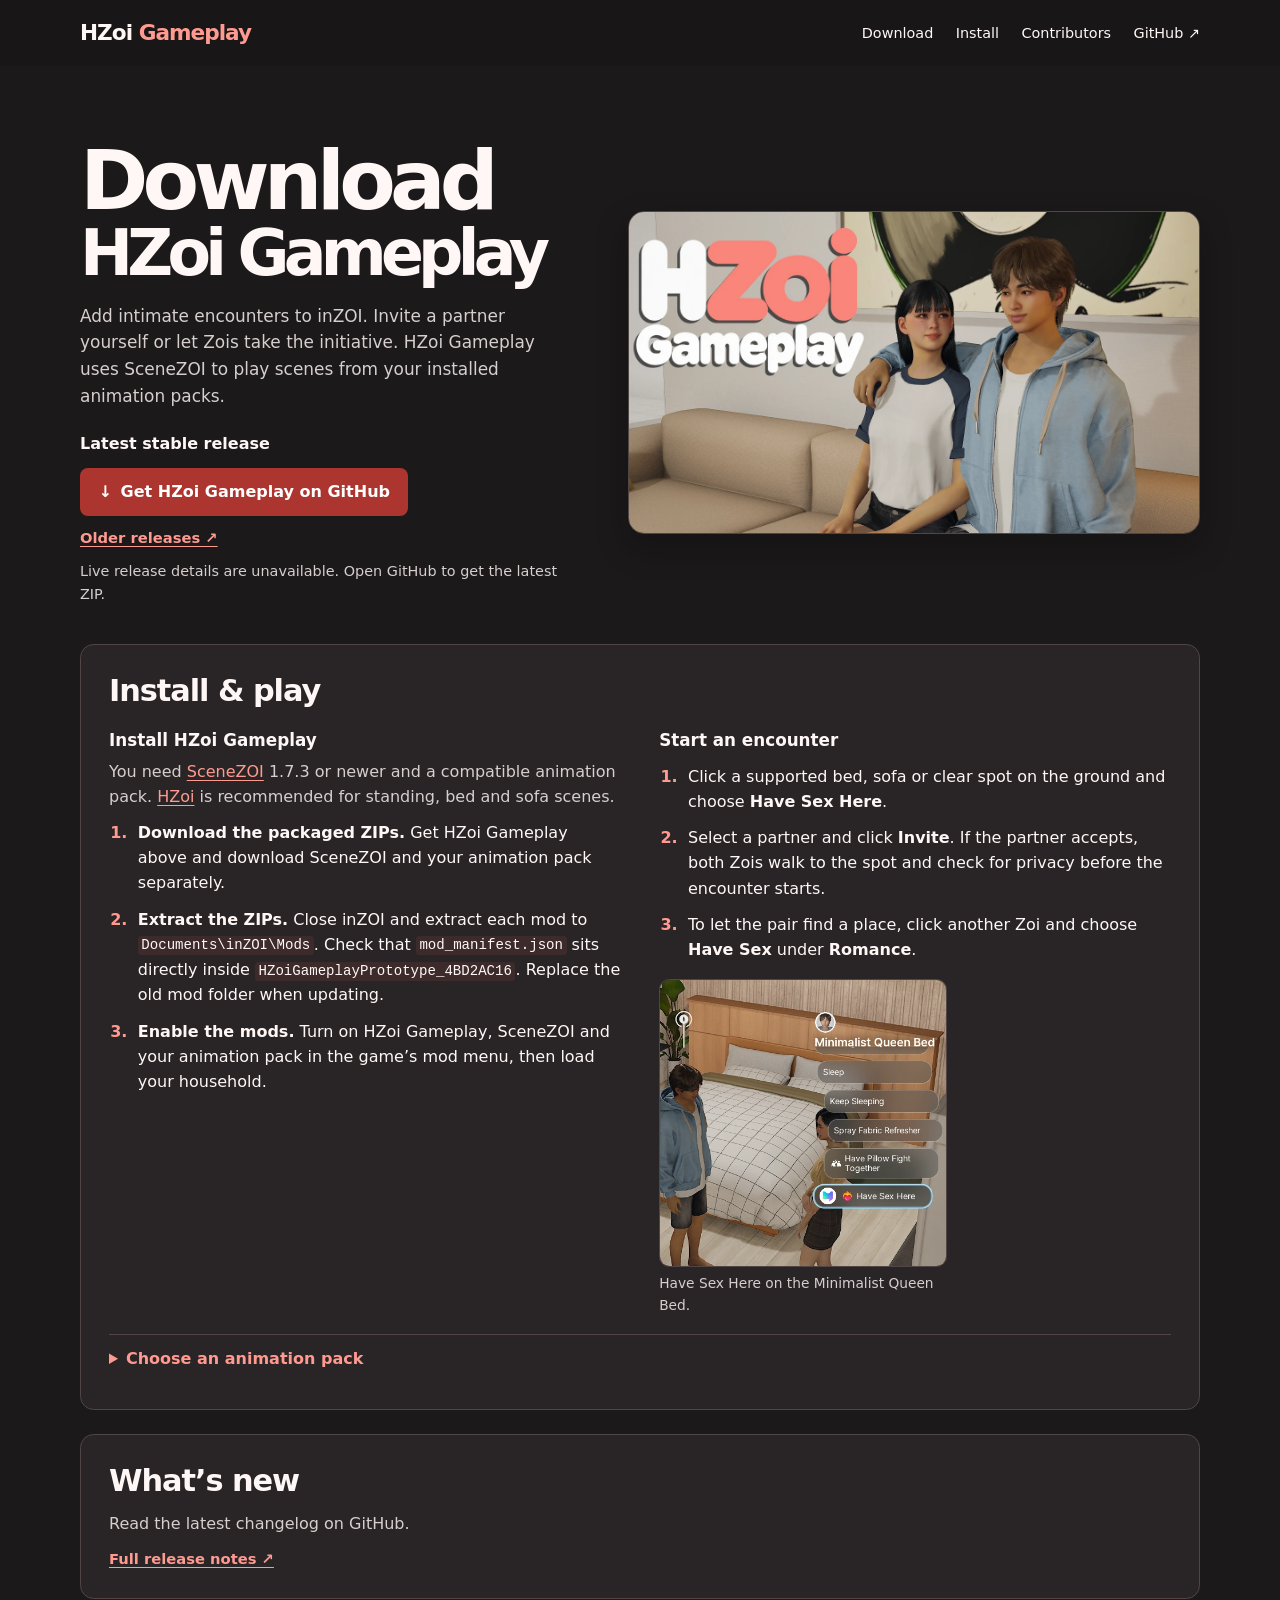
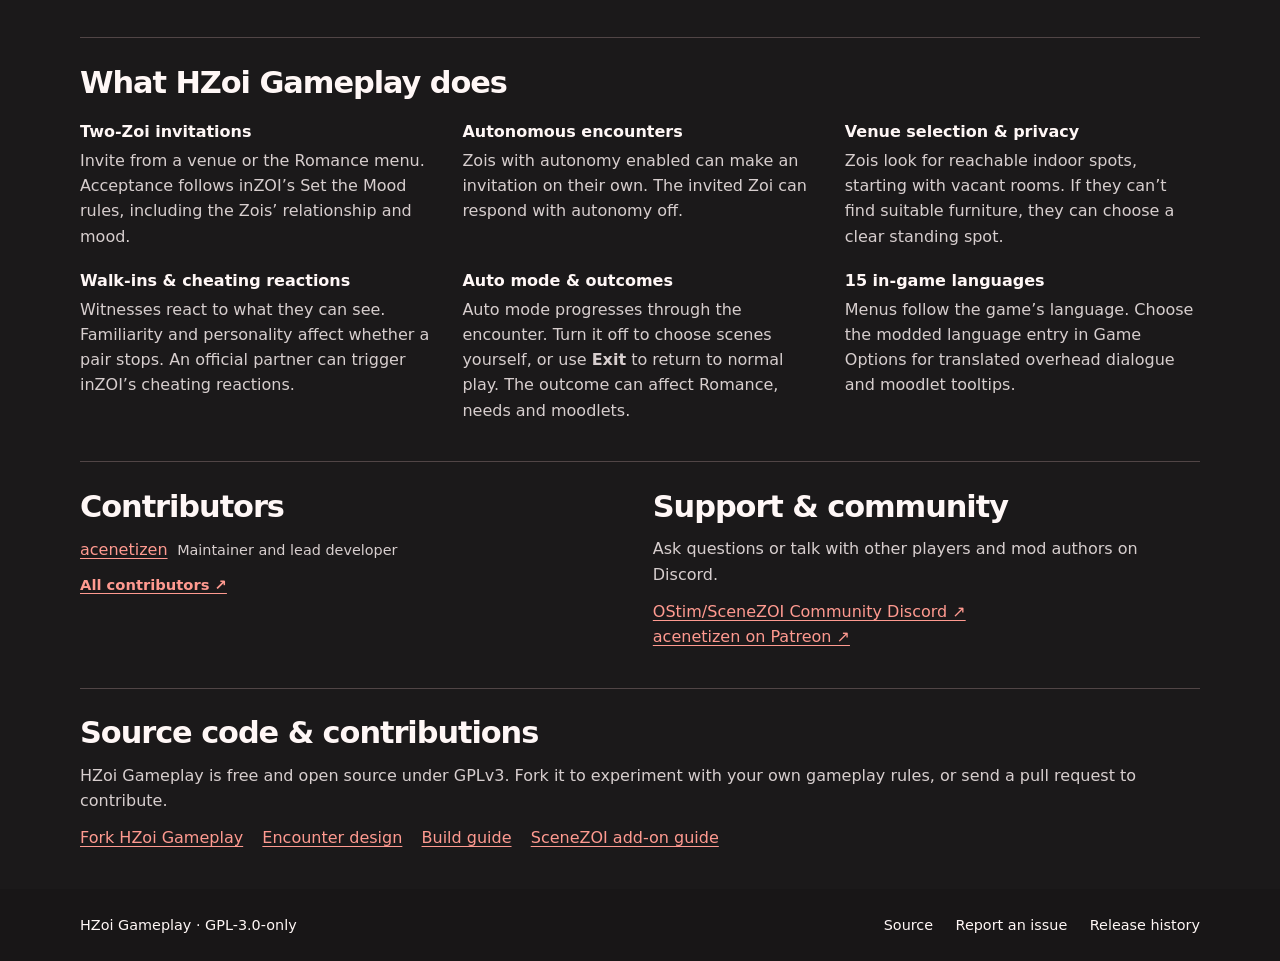
==== docs/index.html @ 41d29461 "Add the HZoi Gameplay download website" ====
<!doctype html>
<html lang="en-US">
<head>
  <meta charset="utf-8">
  <meta name="viewport" content="width=device-width, initial-scale=1">
  <meta name="description" content="Download HZoi Gameplay for inZOI. Invite a partner or let Zois initiate encounters on their own. Find setup instructions, animation packs and release notes.">
  <meta name="theme-color" content="#1b191a">
  <meta property="og:title" content="HZoi Gameplay — Download for inZOI">
  <meta property="og:description" content="Invite a partner or let Zois take the initiative. Powered by SceneZOI and your animation packs.">
  <meta property="og:image" content="https://acepleiades.github.io/HZoi-Gameplay/site-assets/hzoi-gameplay-banner.webp">
  <title>HZoi Gameplay — Download for inZOI</title>
  <link rel="canonical" href="https://acepleiades.github.io/HZoi-Gameplay/">
  <link rel="icon" href="site-assets/icon.png">
  <link rel="stylesheet" href="site-assets/site.css">
  <script src="site-assets/releases.js" defer></script>
</head>
<body>
  <a class="skip" href="#download">Skip to download</a>
  <header class="top">
    <div class="wrap top-inner">
      <a class="brand" href="./">HZoi <span>Gameplay</span></a>
      <nav aria-label="Main">
        <a href="#download">Download</a>
        <a href="#installation">Install</a>
        <a href="#contributors">Contributors</a>
        <a href="https://github.com/acepleiades/HZoi-Gameplay">GitHub ↗</a>
      </nav>
    </div>
  </header>

  <main class="wrap">
    <section class="hero" id="download" aria-labelledby="download-title">
      <div class="hero-copy">
        <h1 id="download-title">Download <span>HZoi Gameplay</span></h1>
        <p class="intro">Add intimate encounters to inZOI. Invite a partner yourself or let Zois take the initiative. HZoi Gameplay uses SceneZOI to play scenes from your installed animation packs.</p>
        <div class="release">
          <div class="release-meta">
            <strong><span id="release-tag"></span>Latest stable release</strong>
            <span id="asset-info"></span>
          </div>
          <a id="download-link" class="button" href="https://github.com/acepleiades/HZoi-Gameplay/releases/latest"><span aria-hidden="true">↓</span> <span id="download-label">Get HZoi Gameplay on GitHub</span></a>
          <a class="text-link" href="https://github.com/acepleiades/HZoi-Gameplay/releases">Older releases ↗</a>
          <p class="release-status" id="release-status" role="status"></p>
        </div>
      </div>
      <img class="banner" src="site-assets/hzoi-gameplay-banner.webp" alt="HZoi Gameplay logo next to two Zois sitting together on a sofa" width="1280" height="720" fetchpriority="high">
    </section>

    <section class="panel" id="installation">
      <h2>Install &amp; play</h2>
      <div class="install-grid">
        <div>
          <h3>Install HZoi Gameplay</h3>
          <p>You need <a href="https://acepleiades.github.io/SceneZOI/">SceneZOI</a> 1.7.3 or newer and a compatible animation pack. <a href="https://www.patreon.com/skyrimaceanimations/posts/hzoi-1-4-1-174452155">HZoi</a> is recommended for standing, bed and sofa scenes.</p>
          <ol class="steps">
            <li><strong>Download the packaged ZIPs.</strong> Get HZoi Gameplay above and download SceneZOI and your animation pack separately.</li>
            <li><strong>Extract the ZIPs.</strong> Close inZOI and extract each mod to <code>Documents\inZOI\Mods</code>. Check that <code>mod_manifest.json</code> sits directly inside <code>HZoiGameplayPrototype_4BD2AC16</code>. Replace the old mod folder when updating.</li>
            <li><strong>Enable the mods.</strong> Turn on HZoi Gameplay, SceneZOI and your animation pack in the game’s mod menu, then load your household.</li>
          </ol>
        </div>
        <div>
          <h3>Start an encounter</h3>
          <ol class="steps">
            <li>Click a supported bed, sofa or clear spot on the ground and choose <strong>Have Sex Here</strong>.</li>
            <li>Select a partner and click <strong>Invite</strong>. If the partner accepts, both Zois walk to the spot and check for privacy before the encounter starts.</li>
            <li>To let the pair find a place, click another Zoi and choose <strong>Have Sex</strong> under <strong>Romance</strong>.</li>
          </ol>
          <figure class="example">
            <a href="site-assets/gameplay-option.webp"><img src="site-assets/gameplay-option.webp" alt="Have Sex Here highlighted in the Minimalist Queen Bed’s interaction menu" width="500" height="500" loading="lazy"></a>
            <figcaption>Have Sex Here on the Minimalist Queen Bed.</figcaption>
          </figure>
        </div>
      </div>
      <details>
        <summary>Choose an animation pack</summary>
        <p><strong>HZoi</strong> is the recommended pack. It includes standing, bed and sofa scenes. <a href="https://www.patreon.com/skyrimaceanimations/posts/hzoi-1-4-1-174452155">Download HZoi ↗</a></p>
        <p><a href="https://www.nexusmods.com/inzoi/mods/1933">TALZOI – Tater’s Animation Library for HZOI ↗</a> is a community pack that adds standing and sofa scenes to SceneZOI. Follow the pack’s requirements on Nexus Mods.</p>
        <p>Other SceneZOI packs can also work if they supply a compatible scene for the pair and venue, with an action that lets both Zois complete an Excitement task. <a href="https://github.com/acepleiades/HZoi-Gameplay/blob/main/docs/autonomous-scene-start.md">Supported actions and playback rules ↗</a></p>
      </details>
    </section>

    <section class="panel changes" id="changelog">
      <h2>What’s new</h2>
      <div id="release-notes"><p>Read the latest changelog on GitHub.</p></div>
      <a class="text-link" id="release-link" href="https://github.com/acepleiades/HZoi-Gameplay/releases/latest">Full release notes ↗</a>
    </section>

    <section class="section" id="features">
      <h2>What HZoi Gameplay does</h2>
      <dl class="features">
        <div><dt>Two-Zoi invitations</dt><dd>Invite from a venue or the Romance menu. Acceptance follows inZOI’s Set the Mood rules, including the Zois’ relationship and mood.</dd></div>
        <div><dt>Autonomous encounters</dt><dd>Zois with autonomy enabled can make an invitation on their own. The invited Zoi can respond with autonomy off.</dd></div>
        <div><dt>Venue selection &amp; privacy</dt><dd>Zois look for reachable indoor spots, starting with vacant rooms. If they can’t find suitable furniture, they can choose a clear standing spot.</dd></div>
        <div><dt>Walk-ins &amp; cheating reactions</dt><dd>Witnesses react to what they can see. Familiarity and personality affect whether a pair stops. An official partner can trigger inZOI’s cheating reactions.</dd></div>
        <div><dt>Auto mode &amp; outcomes</dt><dd>Auto mode progresses through the encounter. Turn it off to choose scenes yourself, or use <strong>Exit</strong> to return to normal play. The outcome can affect Romance, needs and moodlets.</dd></div>
        <div><dt>15 in-game languages</dt><dd>Menus follow the game’s language. Choose the modded language entry in Game Options for translated overhead dialogue and moodlet tooltips.</dd></div>
      </dl>
    </section>

    <div class="community section">
      <section id="contributors">
        <h2>Contributors</h2>
        <ul class="people">
          <li><a href="https://github.com/acepleiades">acenetizen</a><span>Maintainer and lead developer</span></li>
        </ul>
        <a class="text-link" href="https://github.com/acepleiades/HZoi-Gameplay/graphs/contributors">All contributors ↗</a>
      </section>
      <section id="support">
        <h2>Support &amp; community</h2>
        <p>Ask questions or talk with other players and mod authors on Discord.</p>
        <ul class="support-links">
          <li><a href="https://discord.gg/RECvhVaRcU">OStim/SceneZOI Community Discord ↗</a></li>
          <li><a href="https://www.patreon.com/skyrimaceanimations">acenetizen on Patreon ↗</a></li>
        </ul>
      </section>
    </div>

    <section class="section" id="authoring">
      <h2>Source code &amp; contributions</h2>
      <p>HZoi Gameplay is free and open source under GPLv3. Fork it to experiment with your own gameplay rules, or send a pull request to contribute.</p>
      <ul class="resource-links">
        <li><a href="https://github.com/acepleiades/HZoi-Gameplay/fork">Fork HZoi Gameplay</a></li>
        <li><a href="https://github.com/acepleiades/HZoi-Gameplay/blob/main/docs/encounter-design.md">Encounter design</a></li>
        <li><a href="https://github.com/acepleiades/HZoi-Gameplay/blob/main/docs/release-build.md">Build guide</a></li>
        <li><a href="https://github.com/acepleiades/SceneZOI/blob/main/docs/addon-authoring.md">SceneZOI add-on guide</a></li>
      </ul>
    </section>
  </main>

  <footer>
    <div class="wrap footer-inner">
      <span>HZoi Gameplay · <a href="https://github.com/acepleiades/HZoi-Gameplay/blob/main/LICENSE">GPL-3.0-only</a></span>
      <nav aria-label="Repository">
        <a href="https://github.com/acepleiades/HZoi-Gameplay">Source</a>
        <a href="https://github.com/acepleiades/HZoi-Gameplay/issues">Report an issue</a>
        <a href="https://github.com/acepleiades/HZoi-Gameplay/releases">Release history</a>
      </nav>
    </div>
  </footer>
</body>
</html>
---- docs/site-assets/site.css ----
:root {
  color-scheme: dark;
  font: 16px/1.58 Inter, system-ui, sans-serif;
  --ink: #fff7f6;
  --muted: #d7cece;
  --line: #514546;
  --paper: #292526;
  --accent: #ff9a90;
  --header: #181617;
}

* { box-sizing: border-box; }
body { margin: 0; color: var(--ink); background: #1b191a; }
a { color: var(--accent); text-underline-offset: .2em; }
a:hover { text-decoration-thickness: 2px; }
:focus-visible { outline: 3px solid var(--accent); outline-offset: 4px; }
[hidden] { display: none !important; }
h1, h2, h3, p { margin: 0; }
h2 { font-size: clamp(1.45rem, 2.4vw, 1.9rem); line-height: 1.2; letter-spacing: -.035em; }
p, dd { color: var(--muted); }
p + p { margin-top: .75rem; }
.wrap { width: min(1120px, calc(100% - 3rem)); margin-inline: auto; }
.skip { position: absolute; left: 1rem; top: -5rem; padding: .5rem 1rem; background: var(--paper); z-index: 2; }
.skip:focus { top: 1rem; }

.top, footer { background: var(--header); color: var(--ink); }
.top-inner, .footer-inner { display: flex; align-items: center; justify-content: space-between; gap: .5rem 1.5rem; flex-wrap: wrap; padding-block: 1rem; }
.top a, footer a { color: inherit; text-decoration: none; }
.top a:hover, footer a:hover { text-decoration: underline; }
.brand { font-size: 1.35rem; font-weight: 800; letter-spacing: -.045em; }
.brand span { color: var(--accent); }
nav { display: flex; flex-wrap: wrap; gap: .25rem 1.4rem; font-size: .9rem; }
nav a { padding-block: .3rem; }

.hero {
  display: grid;
  grid-template-columns: .92fr 1.08fr;
  align-items: center;
  gap: clamp(1.6rem, 4.7vw, 3.8rem);
  padding-block: clamp(2.4rem, 6vw, 4.6rem) 2.4rem;
}
.hero-copy { container-type: inline-size; }
h1 {
  --title-size: clamp(2.75rem, 6.8vw, 5.15rem);
  font-size: var(--title-size);
  line-height: .99;
  letter-spacing: -.07em;
  overflow-wrap: anywhere;
}
h1 span { display: block; font-size: min(.83em, 13cqi); }
.intro { margin-top: 1.15rem; max-width: 33rem; font-size: 1.06rem; }
.banner { display: block; width: 100%; height: auto; border-radius: 1rem; border: 1px solid var(--line); box-shadow: 0 13px 30px #0d080958; }
.release { margin-top: 1.35rem; }
.release-meta { display: flex; gap: .25rem .7rem; align-items: baseline; flex-wrap: wrap; margin-bottom: .7rem; }
#asset-info { color: var(--muted); font-size: .88rem; }
.button { display: inline-flex; gap: .55rem; align-items: center; min-height: 48px; padding: .65rem 1.15rem; border-radius: .5rem; background: #ad352f; color: white; text-decoration: none; font-weight: 700; }
.button:hover { background: #bc4039; }
.text-link { display: table; margin-top: .65rem; font-size: .92rem; font-weight: 650; }
.release-status:not(:empty) { font-size: .9rem; margin-top: .65rem; }

.install-grid { display: grid; grid-template-columns: 1fr 1fr; gap: 1rem 2.4rem; margin-block: 1.1rem; }
.install-grid > div { min-width: 0; }
.install-grid h3 { font-size: 1.05rem; margin-bottom: .35rem; }
.install-grid .steps { margin-top: .65rem; }
.example { width: min(100%, 18rem); margin: 1rem 0 0; }
.example a { display: block; border: 1px solid var(--line); border-radius: .65rem; overflow: hidden; }
.example img { display: block; width: 100%; height: auto; }
.example figcaption { margin-top: .4rem; color: var(--muted); font-size: .86rem; }
.changes { margin-block-start: 1.5rem; }
.panel { background: var(--paper); border: 1px solid var(--line); border-radius: .85rem; padding: clamp(1.1rem, 3vw, 1.75rem); min-width: 0; }
.panel > p, .section > p, .community p { margin-top: .7rem; }
.steps { margin: 1.1rem 0 .8rem; padding-inline-start: 1.5rem; }
.steps li { padding-left: .3rem; margin-bottom: .7rem; }
.steps li::marker { color: var(--accent); font-weight: 750; }
code { padding: .1em .25em; border-radius: .25em; background: #3d2b2c; font-size: .88em; overflow-wrap: anywhere; }
details { border-top: 1px solid var(--line); }
details p { margin-bottom: .75rem; }
summary { cursor: pointer; color: var(--accent); font-weight: 650; padding: .65rem 0; }
#release-notes { margin-top: .7rem; overflow-wrap: anywhere; }
#release-notes h3 { font-size: 1.02rem; margin-block: .85rem .3rem; }
#release-notes ul, #release-notes ol { padding-inline-start: 1.25rem; margin: .55rem 0 .75rem; }
#release-notes li + li { margin-top: .35rem; }

.section { margin-top: 2.4rem; padding-top: 1.65rem; border-top: 1px solid var(--line); }
.features { display: grid; grid-template-columns: repeat(3, 1fr); gap: 1.2rem 1.7rem; margin: 1.15rem 0 0; }
dt { font-weight: 750; margin-bottom: .2rem; }
dd { margin: 0; }
.community { display: grid; grid-template-columns: 1fr 1fr; gap: 1.6rem; }
.people, .support-links, .resource-links { list-style: none; padding: 0; margin: .75rem 0 0; }
.people li { display: flex; align-items: baseline; flex-wrap: wrap; gap: 0 .6rem; margin-bottom: .25rem; }
.people span { font-size: .9rem; color: var(--muted); }
.resource-links { display: flex; flex-wrap: wrap; gap: .3rem 1.2rem; }
footer { margin-top: 2.4rem; font-size: .9rem; }
.footer-inner { padding-block: 1.25rem; }

@media (max-width: 780px) {
  .top nav { flex-basis: 100%; margin-inline-start: 0; }
  .hero, .install-grid { grid-template-columns: 1fr; }
  .hero h1 span { display: inline; }
  .banner { max-width: 40rem; }
  .features { grid-template-columns: repeat(2, 1fr); }
}

@media (max-width: 470px) {
  .wrap { width: calc(100% - 2rem); }
  nav { gap: .15rem .9rem; }
  .features, .community { grid-template-columns: 1fr; }
  .hero h1 span { display: block; }
  .button { width: 100%; justify-content: center; }
}
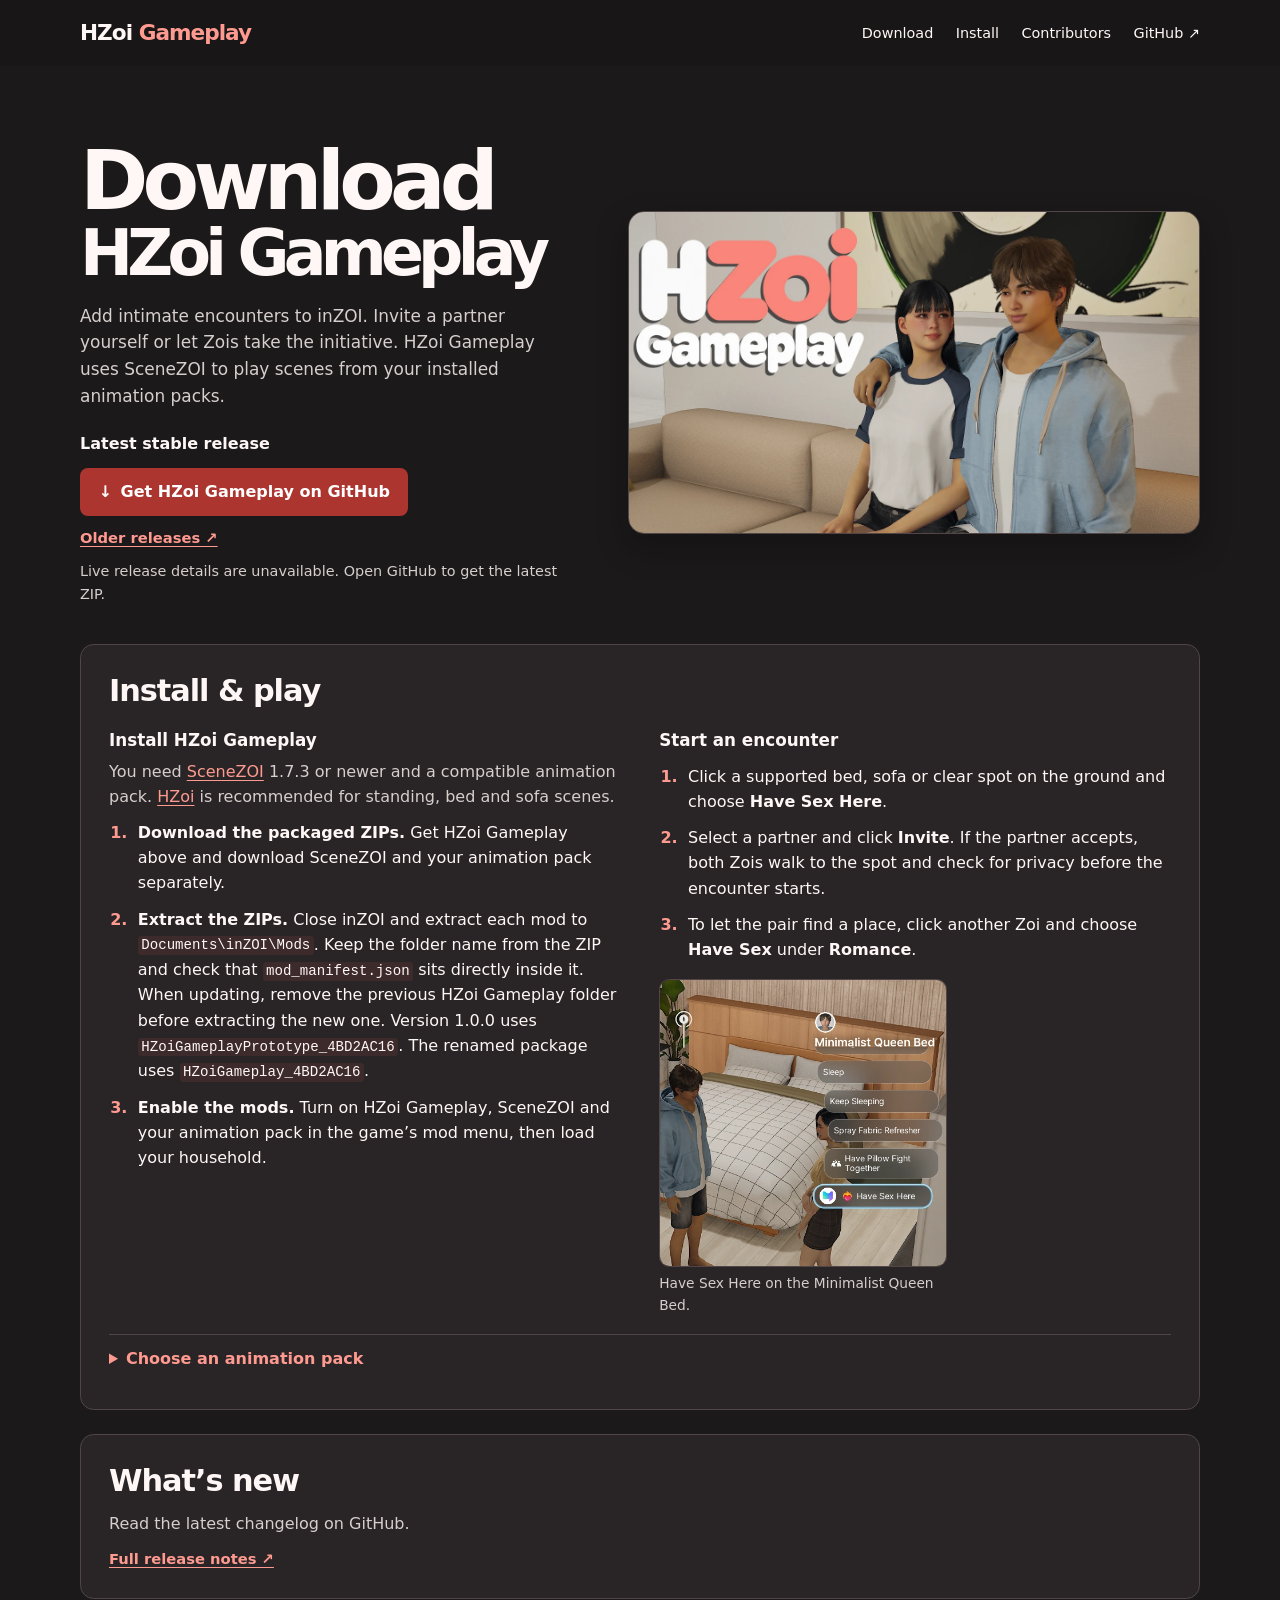
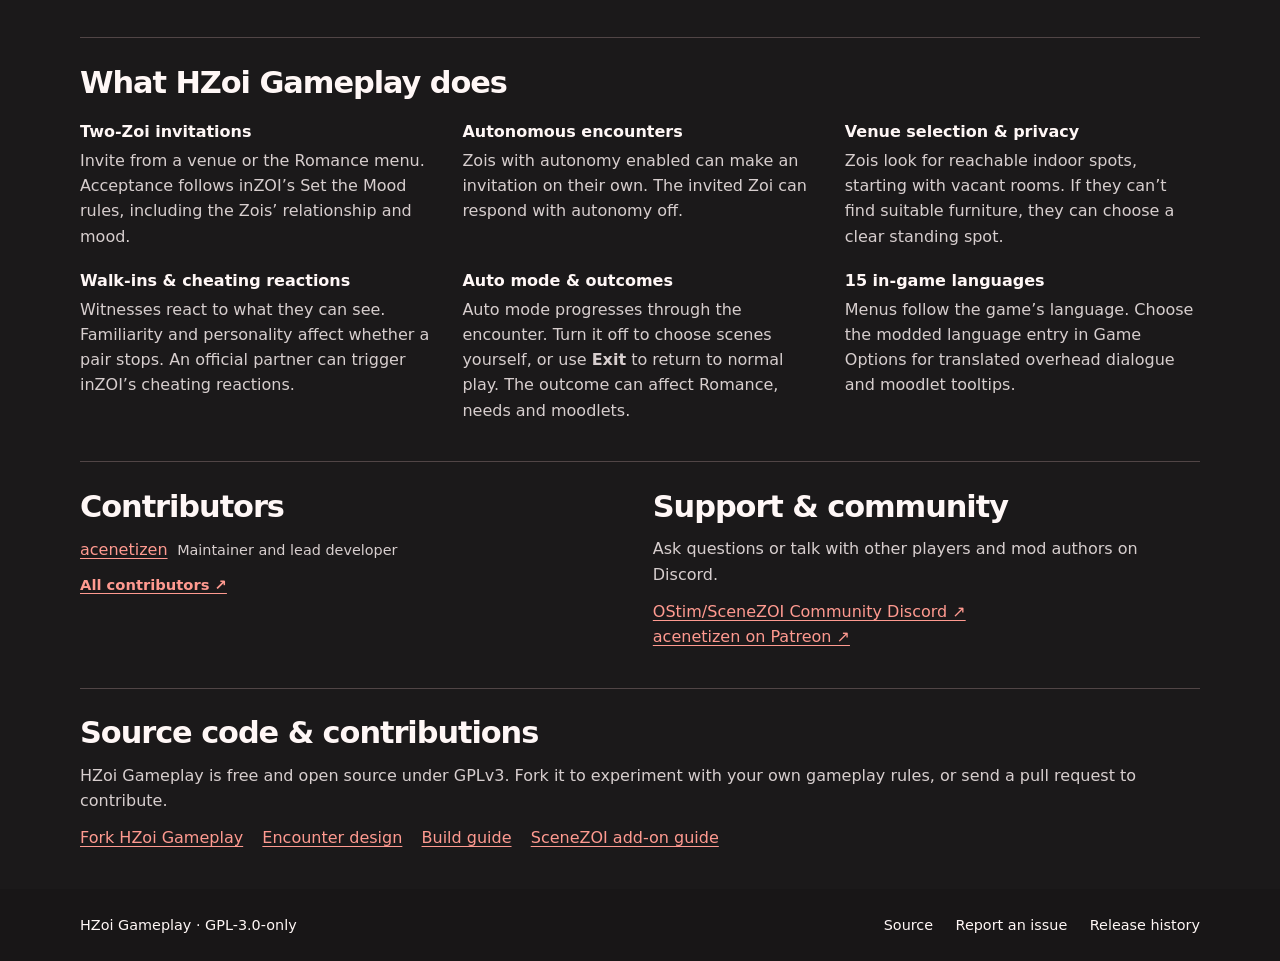
==== commit d31c51c9: "Clarify the HZoi Gameplay install folder" ====
--- a/docs/index.html
+++ b/docs/index.html
@@ -54,7 +54,7 @@
           <p>You need <a href="https://acepleiades.github.io/SceneZOI/">SceneZOI</a> 1.7.3 or newer and a compatible animation pack. <a href="https://www.patreon.com/skyrimaceanimations/posts/hzoi-1-4-1-174452155">HZoi</a> is recommended for standing, bed and sofa scenes.</p>
           <ol class="steps">
             <li><strong>Download the packaged ZIPs.</strong> Get HZoi Gameplay above and download SceneZOI and your animation pack separately.</li>
-            <li><strong>Extract the ZIPs.</strong> Close inZOI and extract each mod to <code>Documents\inZOI\Mods</code>. Check that <code>mod_manifest.json</code> sits directly inside <code>HZoiGameplayPrototype_4BD2AC16</code>. Replace the old mod folder when updating.</li>
+            <li><strong>Extract the ZIPs.</strong> Close inZOI and extract each mod to <code>Documents\inZOI\Mods</code>. Keep the folder name from the ZIP and check that <code>mod_manifest.json</code> sits directly inside it. When updating, remove the previous HZoi Gameplay folder before extracting the new one. Version 1.0.0 uses <code>HZoiGameplayPrototype_4BD2AC16</code>. The renamed package uses <code>HZoiGameplay_4BD2AC16</code>.</li>
             <li><strong>Enable the mods.</strong> Turn on HZoi Gameplay, SceneZOI and your animation pack in the game’s mod menu, then load your household.</li>
           </ol>
         </div>
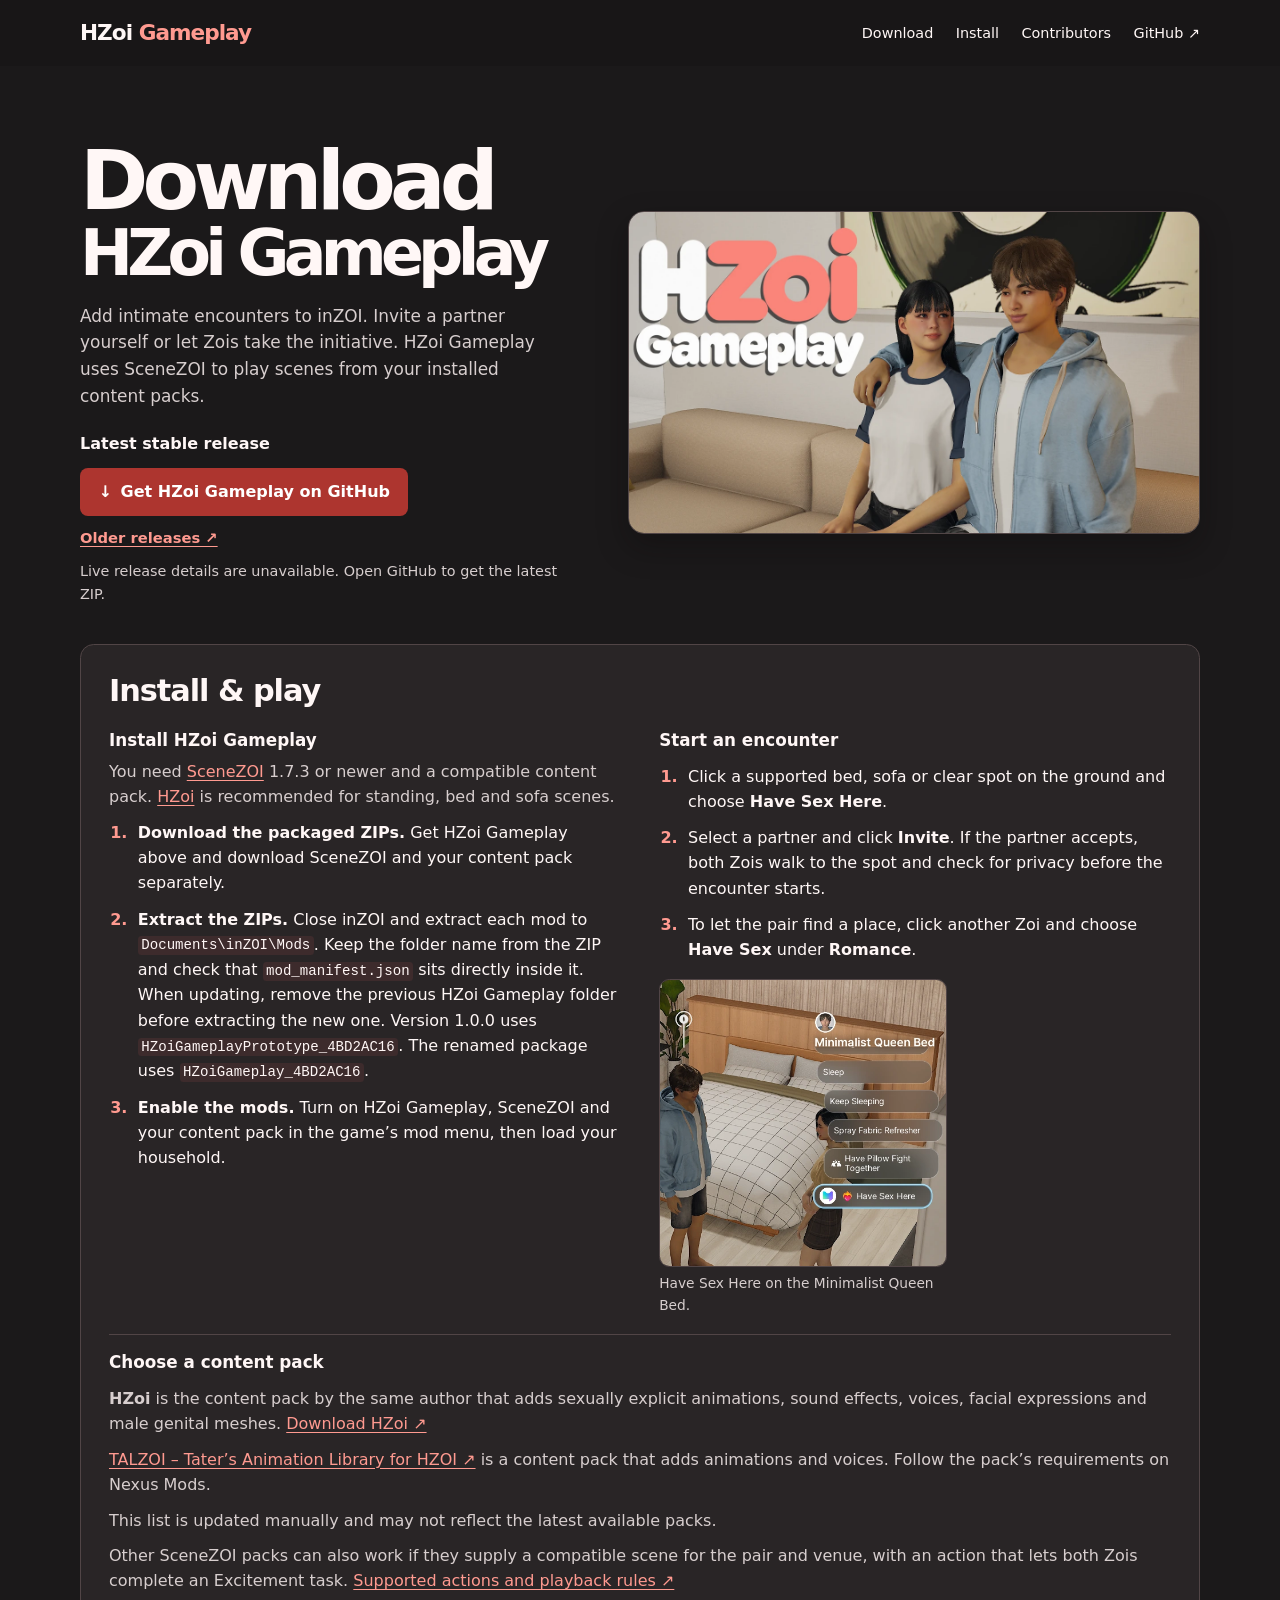
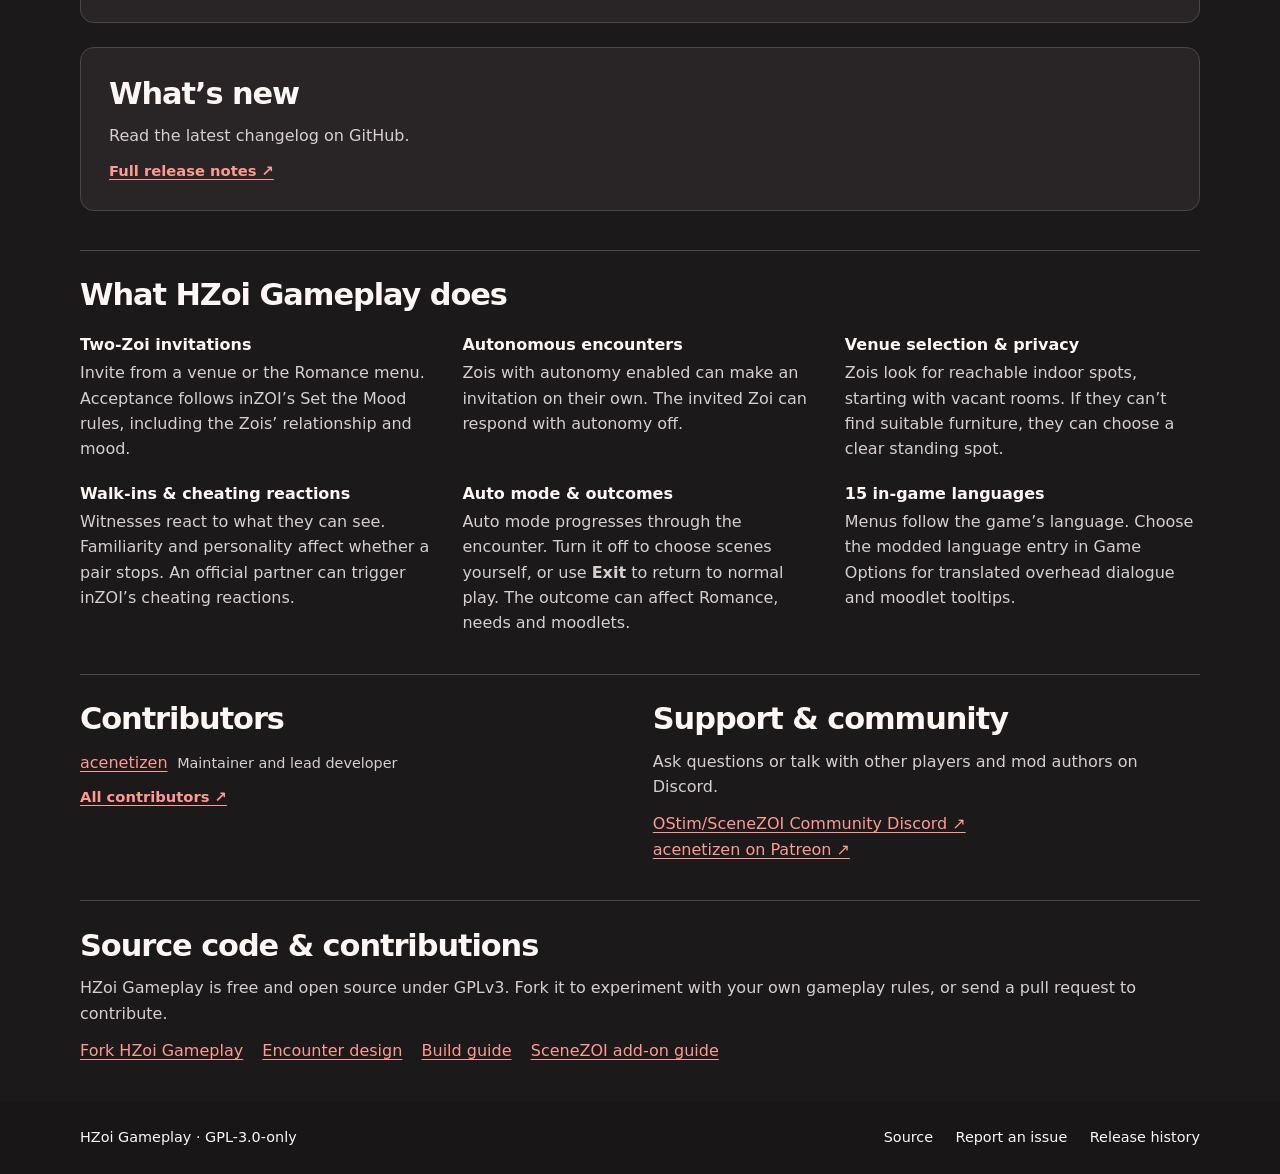
==== commit 941d46df: "Keep the content pack list visible" ====
--- a/docs/index.html
+++ b/docs/index.html
@@ -3,15 +3,15 @@
 <head>
   <meta charset="utf-8">
   <meta name="viewport" content="width=device-width, initial-scale=1">
-  <meta name="description" content="Download HZoi Gameplay for inZOI. Invite a partner or let Zois initiate encounters on their own. Find setup instructions, animation packs and release notes.">
+  <meta name="description" content="Download HZoi Gameplay for inZOI. Invite a partner or let Zois initiate encounters on their own. Find setup instructions, content packs and release notes.">
   <meta name="theme-color" content="#1b191a">
   <meta property="og:title" content="HZoi Gameplay — Download for inZOI">
-  <meta property="og:description" content="Invite a partner or let Zois take the initiative. Powered by SceneZOI and your animation packs.">
+  <meta property="og:description" content="Invite a partner or let Zois take the initiative. Powered by SceneZOI and your content packs.">
   <meta property="og:image" content="https://acepleiades.github.io/HZoi-Gameplay/site-assets/hzoi-gameplay-banner.webp">
   <title>HZoi Gameplay — Download for inZOI</title>
   <link rel="canonical" href="https://acepleiades.github.io/HZoi-Gameplay/">
   <link rel="icon" href="site-assets/icon.png">
-  <link rel="stylesheet" href="site-assets/site.css">
+  <link rel="stylesheet" href="site-assets/site.css?v=2">
   <script src="site-assets/releases.js" defer></script>
 </head>
 <body>
@@ -32,7 +32,7 @@
     <section class="hero" id="download" aria-labelledby="download-title">
       <div class="hero-copy">
         <h1 id="download-title">Download <span>HZoi Gameplay</span></h1>
-        <p class="intro">Add intimate encounters to inZOI. Invite a partner yourself or let Zois take the initiative. HZoi Gameplay uses SceneZOI to play scenes from your installed animation packs.</p>
+        <p class="intro">Add intimate encounters to inZOI. Invite a partner yourself or let Zois take the initiative. HZoi Gameplay uses SceneZOI to play scenes from your installed content packs.</p>
         <div class="release">
           <div class="release-meta">
             <strong><span id="release-tag"></span>Latest stable release</strong>
@@ -51,11 +51,11 @@
       <div class="install-grid">
         <div>
           <h3>Install HZoi Gameplay</h3>
-          <p>You need <a href="https://acepleiades.github.io/SceneZOI/">SceneZOI</a> 1.7.3 or newer and a compatible animation pack. <a href="https://www.patreon.com/skyrimaceanimations/posts/hzoi-1-4-1-174452155">HZoi</a> is recommended for standing, bed and sofa scenes.</p>
+          <p>You need <a href="https://acepleiades.github.io/SceneZOI/">SceneZOI</a> 1.7.3 or newer and a compatible content pack. <a href="https://www.patreon.com/skyrimaceanimations/posts/hzoi-1-4-1-174452155">HZoi</a> is recommended for standing, bed and sofa scenes.</p>
           <ol class="steps">
-            <li><strong>Download the packaged ZIPs.</strong> Get HZoi Gameplay above and download SceneZOI and your animation pack separately.</li>
+            <li><strong>Download the packaged ZIPs.</strong> Get HZoi Gameplay above and download SceneZOI and your content pack separately.</li>
             <li><strong>Extract the ZIPs.</strong> Close inZOI and extract each mod to <code>Documents\inZOI\Mods</code>. Keep the folder name from the ZIP and check that <code>mod_manifest.json</code> sits directly inside it. When updating, remove the previous HZoi Gameplay folder before extracting the new one. Version 1.0.0 uses <code>HZoiGameplayPrototype_4BD2AC16</code>. The renamed package uses <code>HZoiGameplay_4BD2AC16</code>.</li>
-            <li><strong>Enable the mods.</strong> Turn on HZoi Gameplay, SceneZOI and your animation pack in the game’s mod menu, then load your household.</li>
+            <li><strong>Enable the mods.</strong> Turn on HZoi Gameplay, SceneZOI and your content pack in the game’s mod menu, then load your household.</li>
           </ol>
         </div>
         <div>
@@ -71,12 +71,13 @@
           </figure>
         </div>
       </div>
-      <details>
-        <summary>Choose an animation pack</summary>
-        <p><strong>HZoi</strong> is the recommended pack. It includes standing, bed and sofa scenes. <a href="https://www.patreon.com/skyrimaceanimations/posts/hzoi-1-4-1-174452155">Download HZoi ↗</a></p>
-        <p><a href="https://www.nexusmods.com/inzoi/mods/1933">TALZOI – Tater’s Animation Library for HZOI ↗</a> is a community pack that adds standing and sofa scenes to SceneZOI. Follow the pack’s requirements on Nexus Mods.</p>
+      <div class="content-packs">
+        <h3>Choose a content pack</h3>
+        <p><strong>HZoi</strong> is the content pack by the same author that adds sexually explicit animations, sound effects, voices, facial expressions and male genital meshes. <a href="https://www.patreon.com/skyrimaceanimations/posts/hzoi-1-4-1-174452155">Download HZoi ↗</a></p>
+        <p><a href="https://www.nexusmods.com/inzoi/mods/1933">TALZOI – Tater’s Animation Library for HZOI ↗</a> is a content pack that adds animations and voices. Follow the pack’s requirements on Nexus Mods.</p>
+        <p>This list is updated manually and may not reflect the latest available packs.</p>
         <p>Other SceneZOI packs can also work if they supply a compatible scene for the pair and venue, with an action that lets both Zois complete an Excitement task. <a href="https://github.com/acepleiades/HZoi-Gameplay/blob/main/docs/autonomous-scene-start.md">Supported actions and playback rules ↗</a></p>
-      </details>
+      </div>
     </section>
 
     <section class="panel changes" id="changelog">
--- a/docs/site-assets/site.css
+++ b/docs/site-assets/site.css
@@ -73,9 +73,9 @@
 .steps li { padding-left: .3rem; margin-bottom: .7rem; }
 .steps li::marker { color: var(--accent); font-weight: 750; }
 code { padding: .1em .25em; border-radius: .25em; background: #3d2b2c; font-size: .88em; overflow-wrap: anywhere; }
-details { border-top: 1px solid var(--line); }
-details p { margin-bottom: .75rem; }
-summary { cursor: pointer; color: var(--accent); font-weight: 650; padding: .65rem 0; }
+.content-packs { border-top: 1px solid var(--line); padding-top: .85rem; }
+.content-packs h3 { font-size: 1.05rem; }
+.content-packs p { margin-top: .65rem; }
 #release-notes { margin-top: .7rem; overflow-wrap: anywhere; }
 #release-notes h3 { font-size: 1.02rem; margin-block: .85rem .3rem; }
 #release-notes ul, #release-notes ol { padding-inline-start: 1.25rem; margin: .55rem 0 .75rem; }
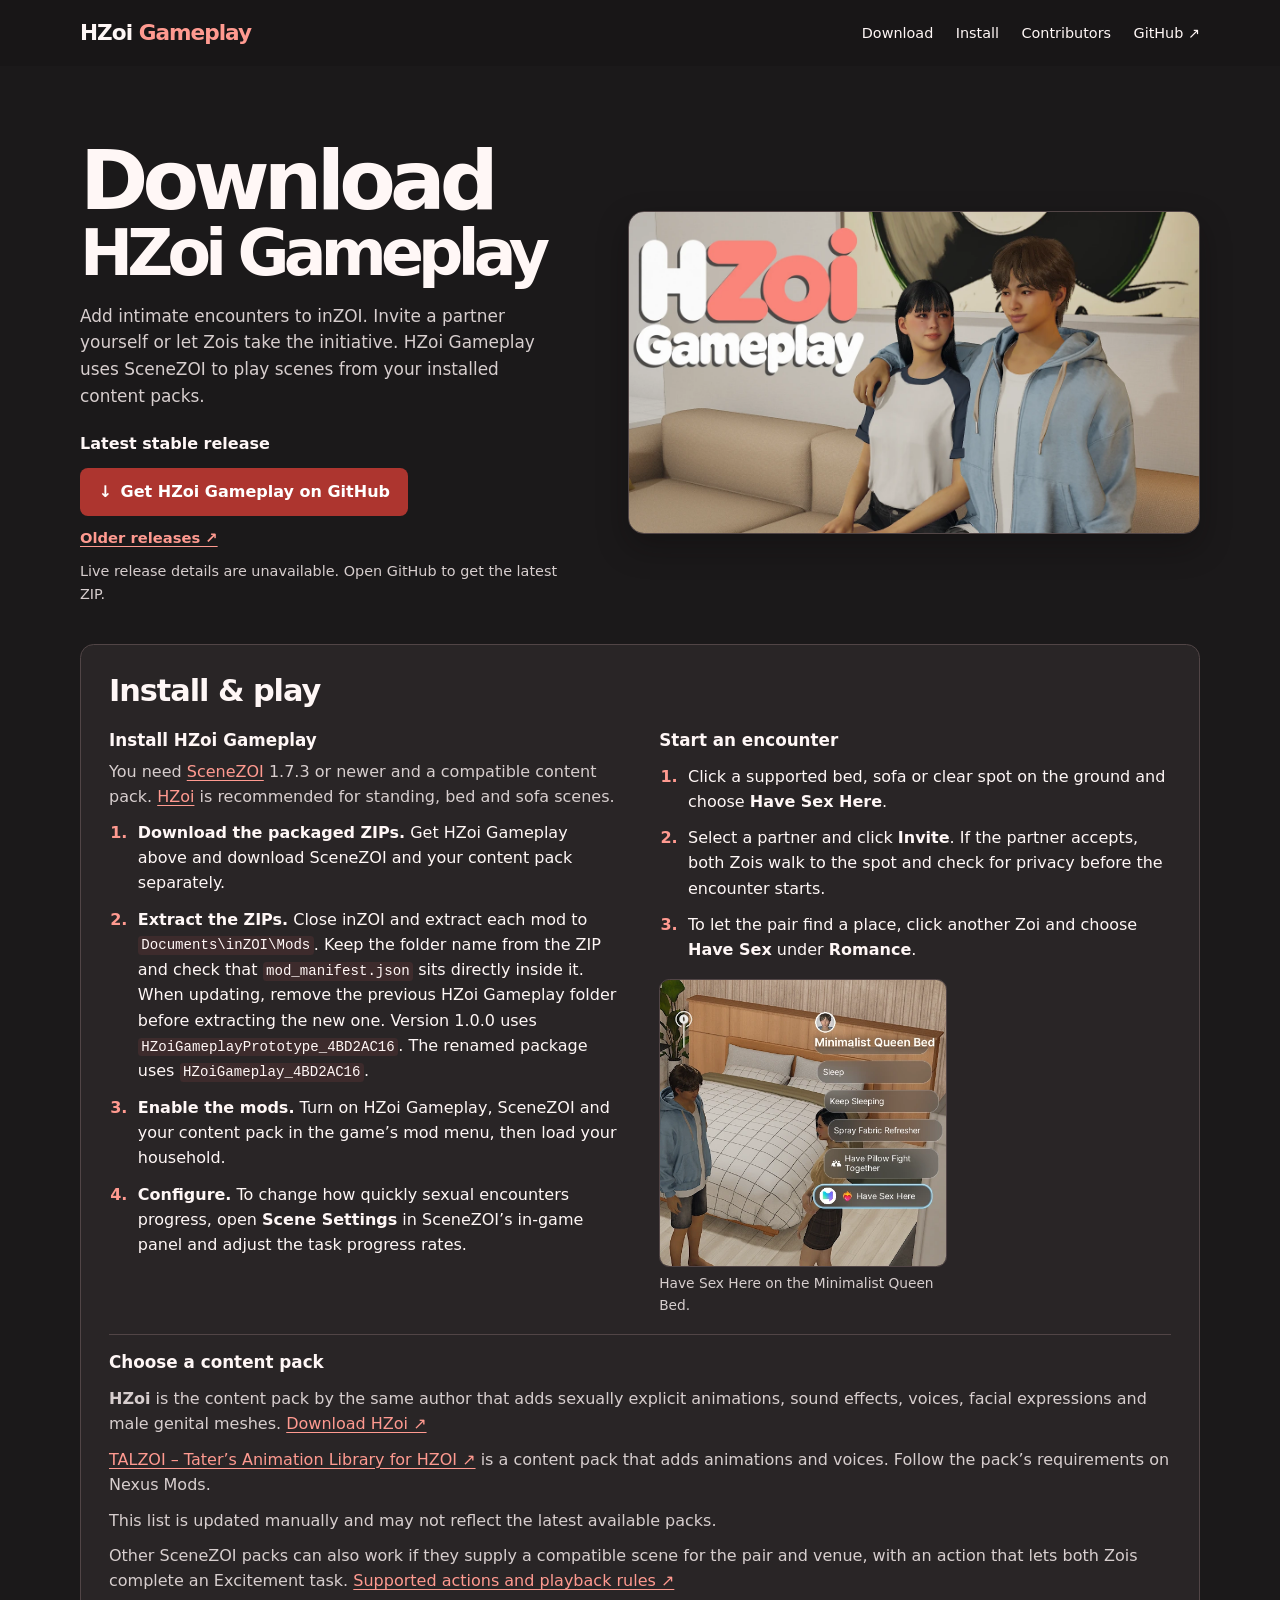
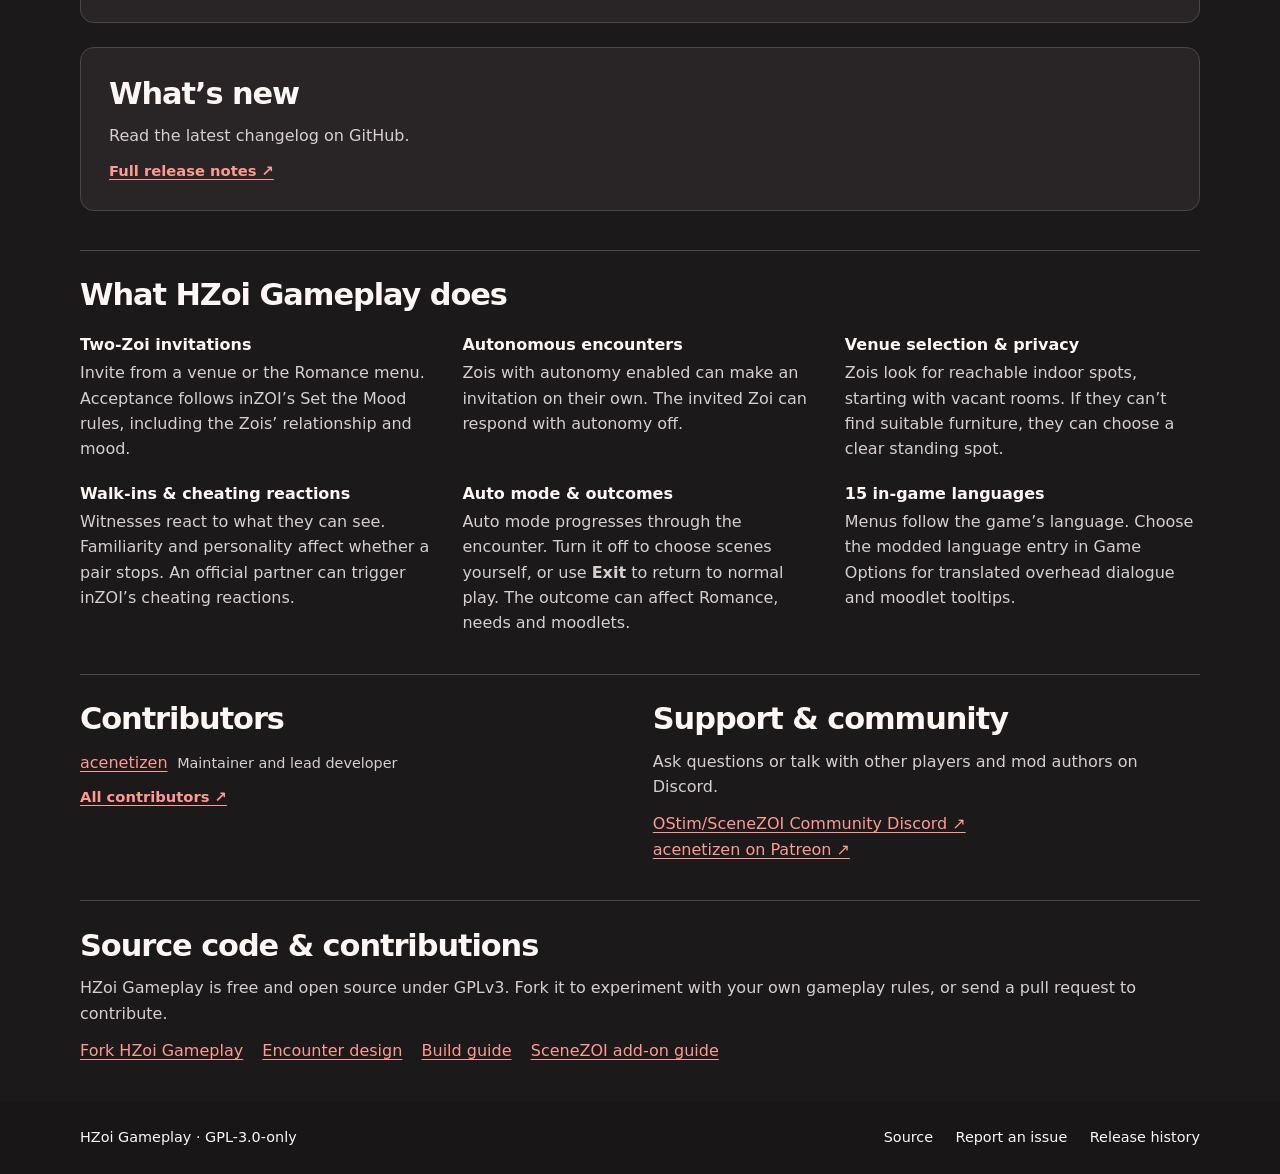
==== commit 2f4d77f1: "Explain how to adjust encounter progress" ====
--- a/docs/index.html
+++ b/docs/index.html
@@ -56,6 +56,7 @@
             <li><strong>Download the packaged ZIPs.</strong> Get HZoi Gameplay above and download SceneZOI and your content pack separately.</li>
             <li><strong>Extract the ZIPs.</strong> Close inZOI and extract each mod to <code>Documents\inZOI\Mods</code>. Keep the folder name from the ZIP and check that <code>mod_manifest.json</code> sits directly inside it. When updating, remove the previous HZoi Gameplay folder before extracting the new one. Version 1.0.0 uses <code>HZoiGameplayPrototype_4BD2AC16</code>. The renamed package uses <code>HZoiGameplay_4BD2AC16</code>.</li>
             <li><strong>Enable the mods.</strong> Turn on HZoi Gameplay, SceneZOI and your content pack in the game’s mod menu, then load your household.</li>
+            <li><strong>Configure.</strong> To change how quickly sexual encounters progress, open <strong>Scene Settings</strong> in SceneZOI’s in-game panel and adjust the task progress rates.</li>
           </ol>
         </div>
         <div>
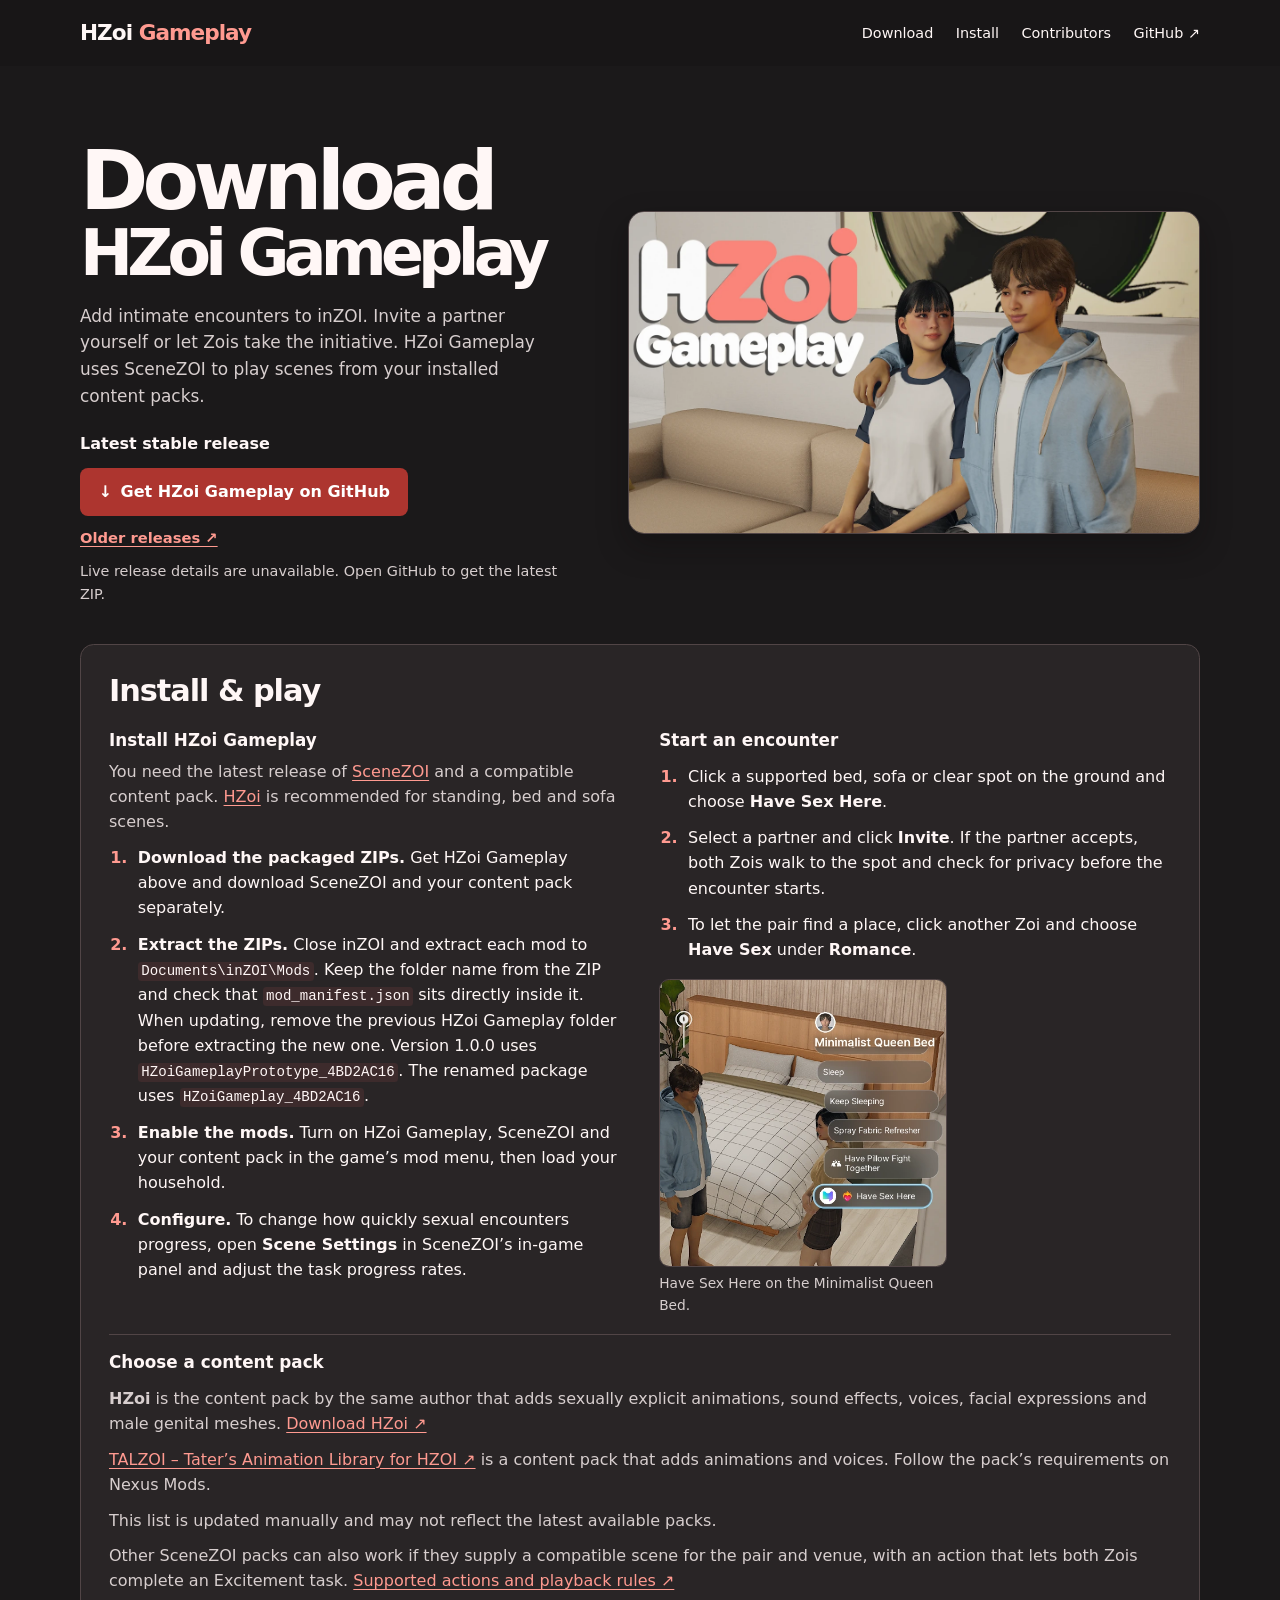
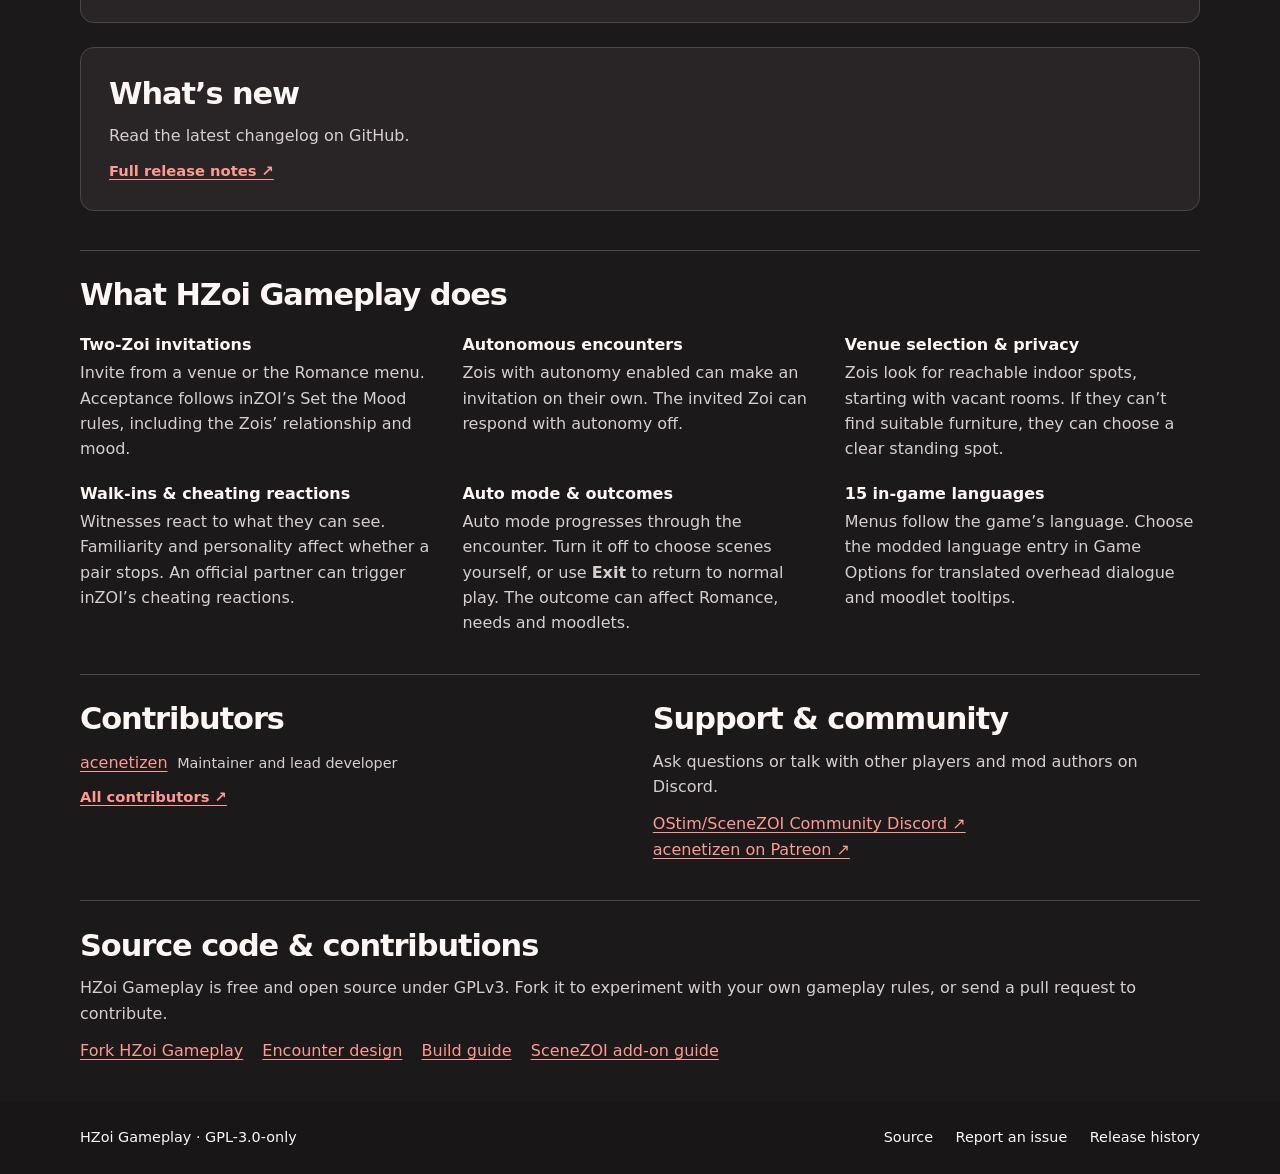
==== commit 1f23fbbb: "Link players to the latest SceneZOI release" ====
--- a/docs/index.html
+++ b/docs/index.html
@@ -51,7 +51,7 @@
       <div class="install-grid">
         <div>
           <h3>Install HZoi Gameplay</h3>
-          <p>You need <a href="https://acepleiades.github.io/SceneZOI/">SceneZOI</a> 1.7.3 or newer and a compatible content pack. <a href="https://www.patreon.com/skyrimaceanimations/posts/hzoi-1-4-1-174452155">HZoi</a> is recommended for standing, bed and sofa scenes.</p>
+          <p>You need the latest release of <a href="https://acepleiades.github.io/SceneZOI/">SceneZOI</a> and a compatible content pack. <a href="https://www.patreon.com/skyrimaceanimations/posts/hzoi-1-4-1-174452155">HZoi</a> is recommended for standing, bed and sofa scenes.</p>
           <ol class="steps">
             <li><strong>Download the packaged ZIPs.</strong> Get HZoi Gameplay above and download SceneZOI and your content pack separately.</li>
             <li><strong>Extract the ZIPs.</strong> Close inZOI and extract each mod to <code>Documents\inZOI\Mods</code>. Keep the folder name from the ZIP and check that <code>mod_manifest.json</code> sits directly inside it. When updating, remove the previous HZoi Gameplay folder before extracting the new one. Version 1.0.0 uses <code>HZoiGameplayPrototype_4BD2AC16</code>. The renamed package uses <code>HZoiGameplay_4BD2AC16</code>.</li>
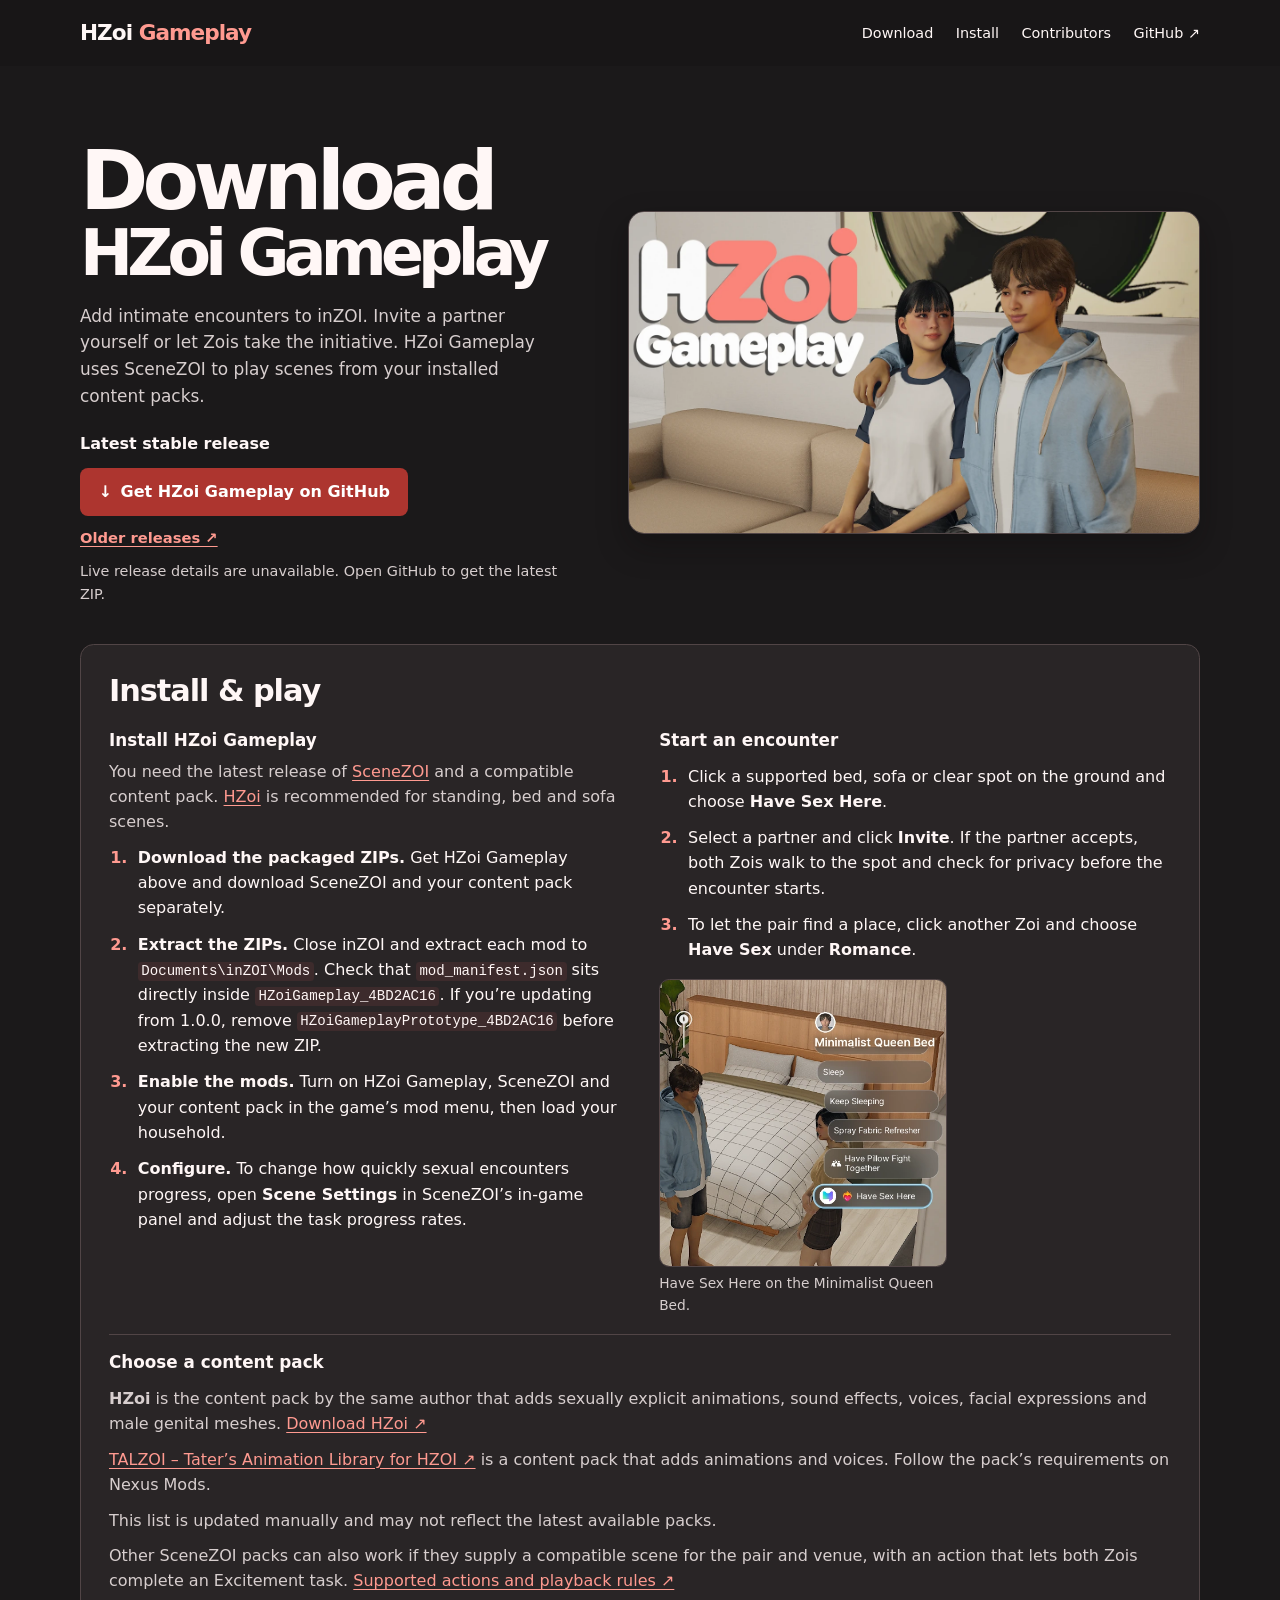
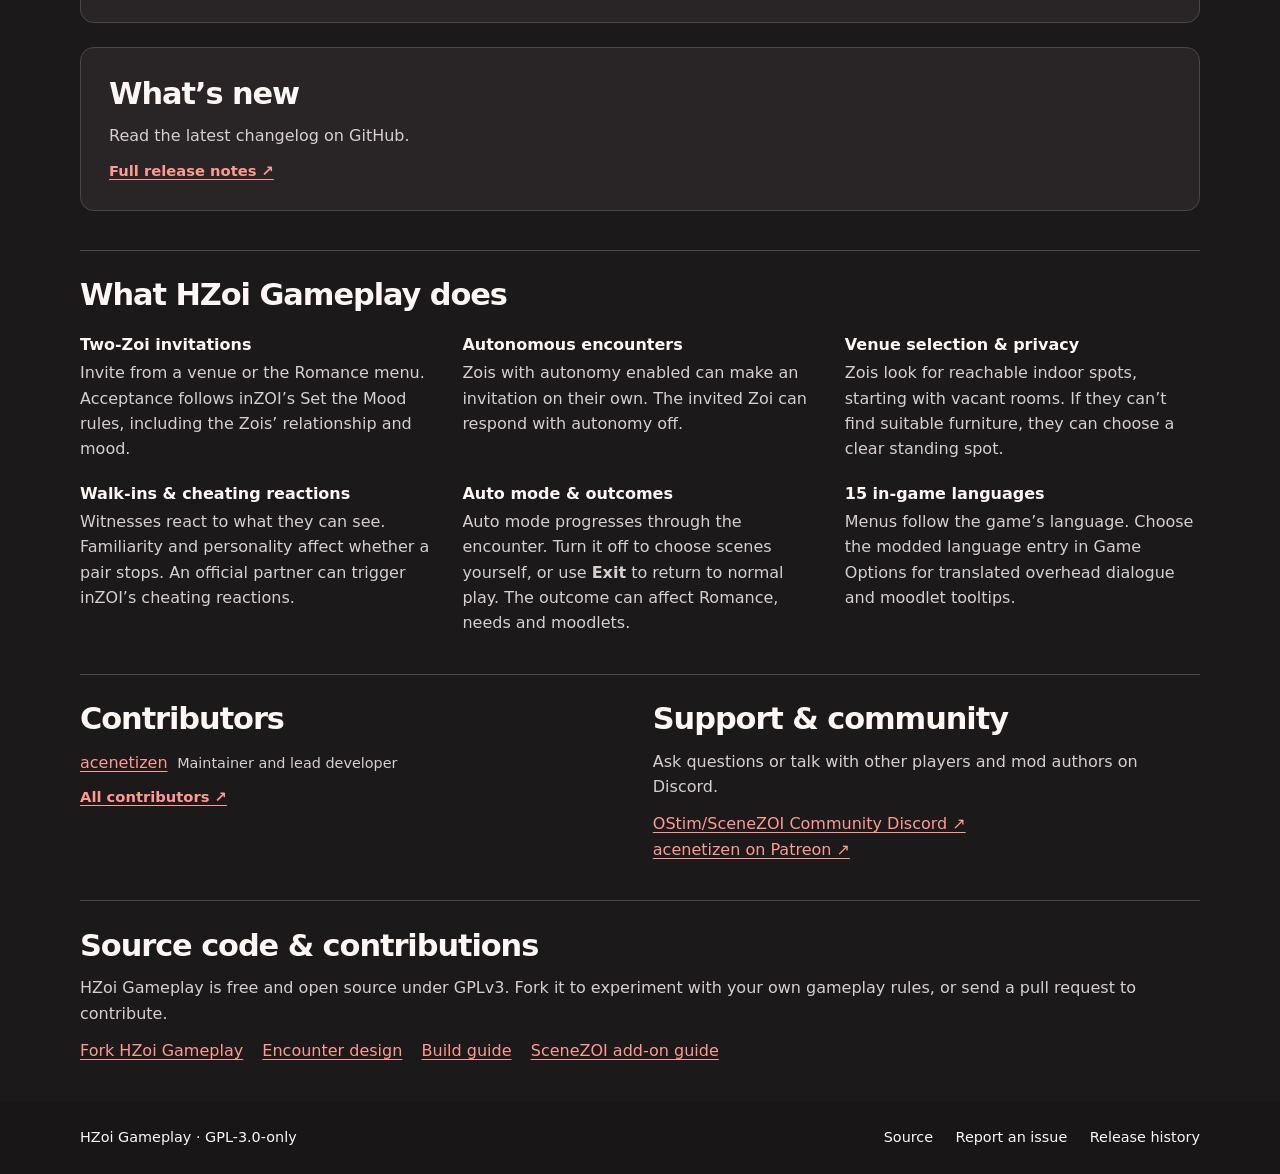
==== commit c2b9fa39: "Release HZoi Gameplay 1.0.1" ====
--- a/docs/index.html
+++ b/docs/index.html
@@ -54,7 +54,7 @@
           <p>You need the latest release of <a href="https://acepleiades.github.io/SceneZOI/">SceneZOI</a> and a compatible content pack. <a href="https://www.patreon.com/skyrimaceanimations/posts/hzoi-1-4-1-174452155">HZoi</a> is recommended for standing, bed and sofa scenes.</p>
           <ol class="steps">
             <li><strong>Download the packaged ZIPs.</strong> Get HZoi Gameplay above and download SceneZOI and your content pack separately.</li>
-            <li><strong>Extract the ZIPs.</strong> Close inZOI and extract each mod to <code>Documents\inZOI\Mods</code>. Keep the folder name from the ZIP and check that <code>mod_manifest.json</code> sits directly inside it. When updating, remove the previous HZoi Gameplay folder before extracting the new one. Version 1.0.0 uses <code>HZoiGameplayPrototype_4BD2AC16</code>. The renamed package uses <code>HZoiGameplay_4BD2AC16</code>.</li>
+            <li><strong>Extract the ZIPs.</strong> Close inZOI and extract each mod to <code>Documents\inZOI\Mods</code>. Check that <code>mod_manifest.json</code> sits directly inside <code>HZoiGameplay_4BD2AC16</code>. If you’re updating from 1.0.0, remove <code>HZoiGameplayPrototype_4BD2AC16</code> before extracting the new ZIP.</li>
             <li><strong>Enable the mods.</strong> Turn on HZoi Gameplay, SceneZOI and your content pack in the game’s mod menu, then load your household.</li>
             <li><strong>Configure.</strong> To change how quickly sexual encounters progress, open <strong>Scene Settings</strong> in SceneZOI’s in-game panel and adjust the task progress rates.</li>
           </ol>
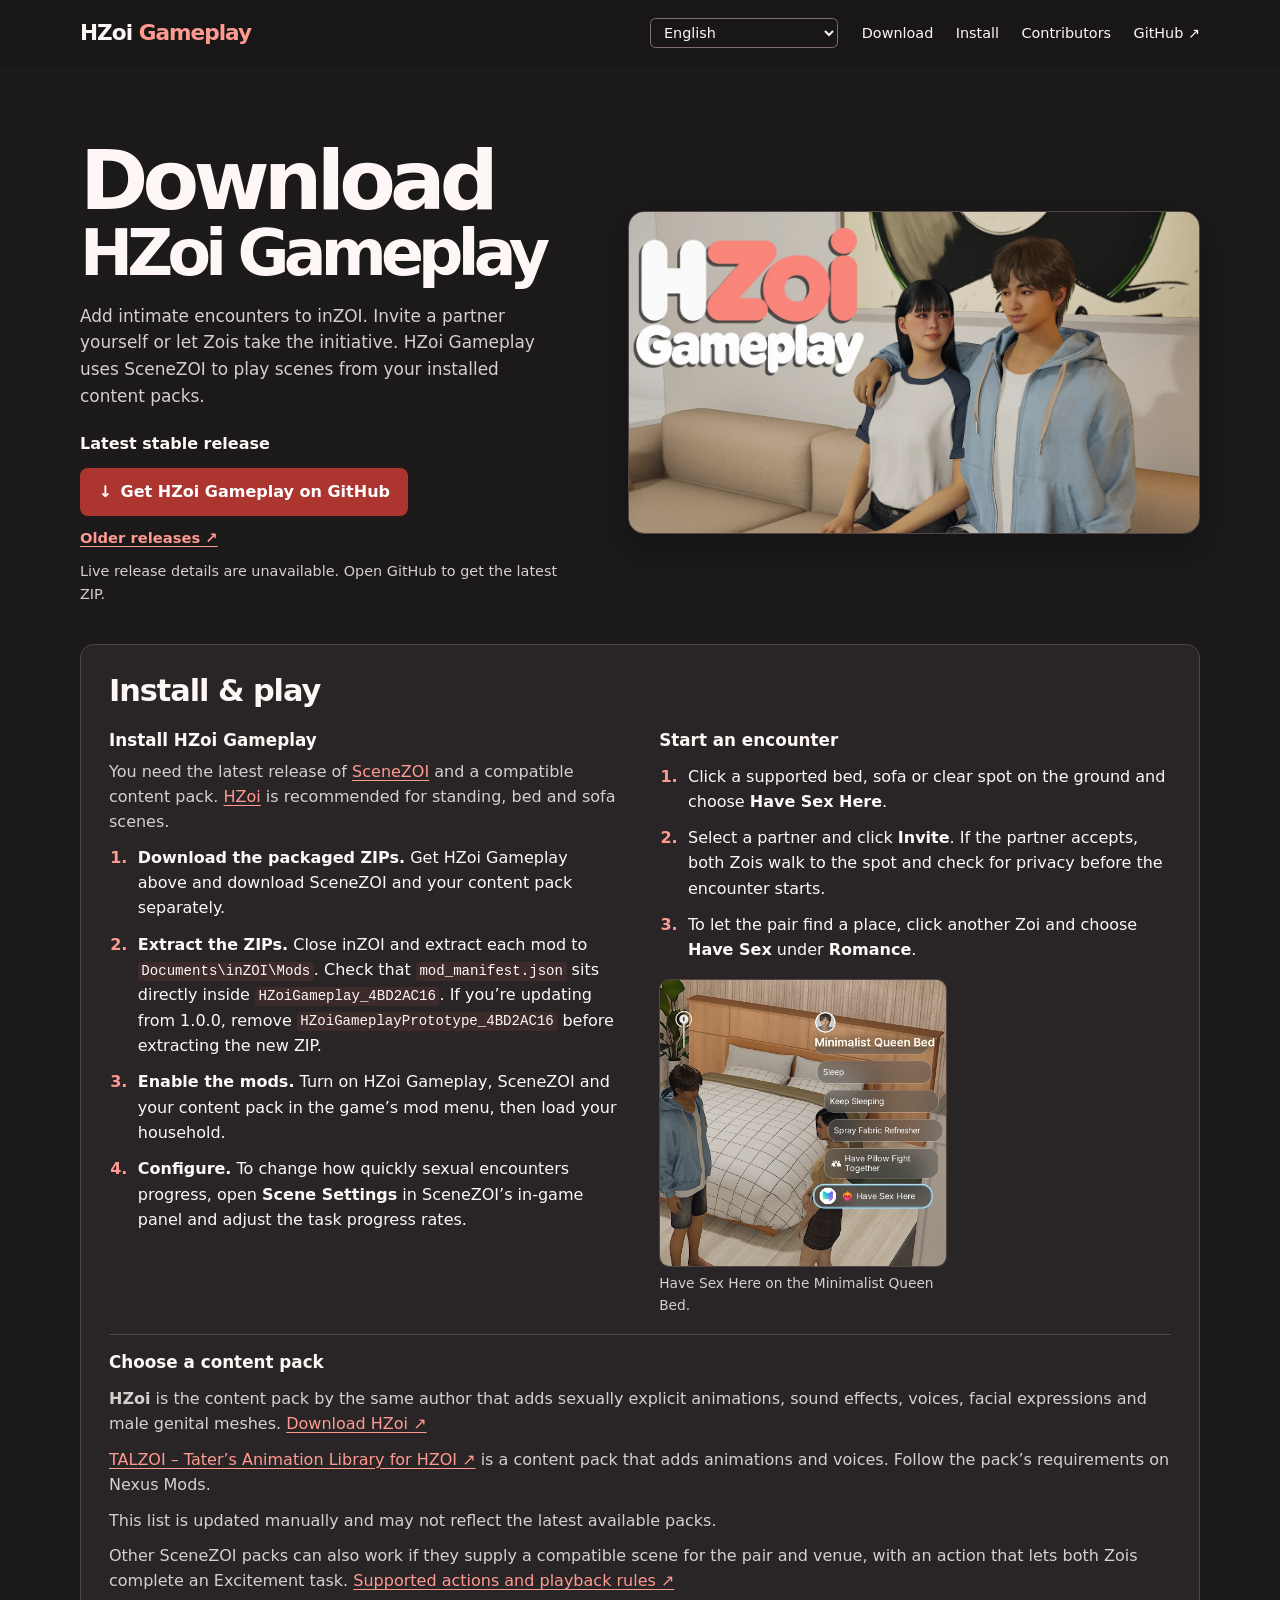
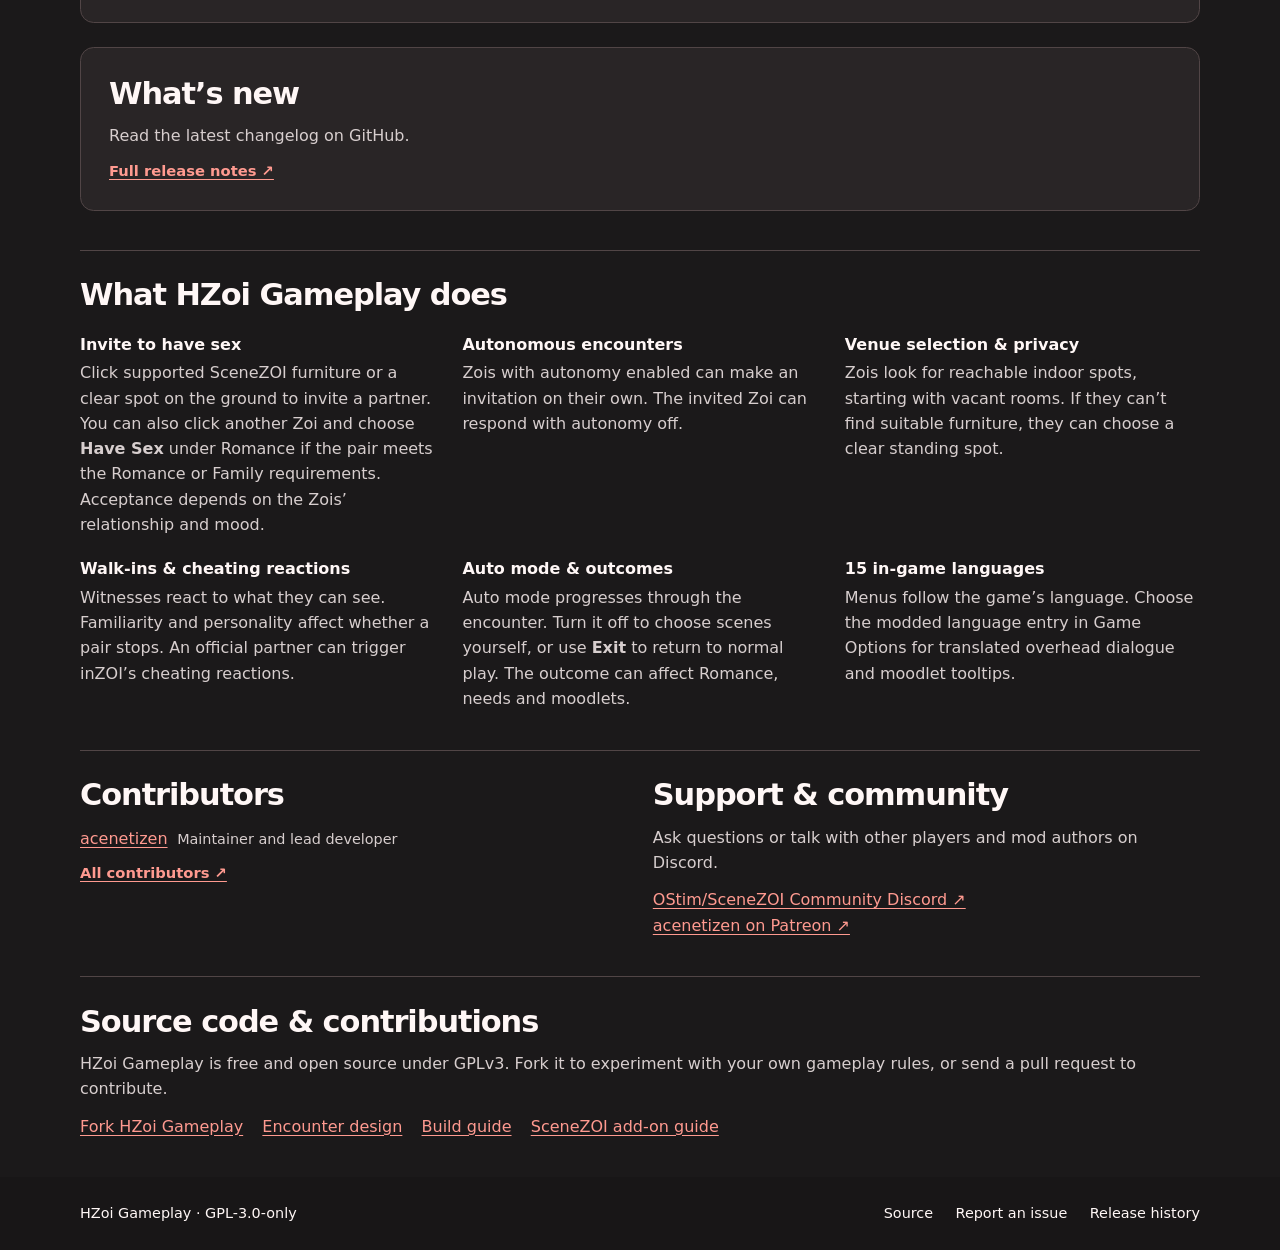
==== commit f2ae5698: "Localize the HZoi Gameplay website" ====
--- a/docs/index.html
+++ b/docs/index.html
@@ -3,26 +3,31 @@
 <head>
   <meta charset="utf-8">
   <meta name="viewport" content="width=device-width, initial-scale=1">
-  <meta name="description" content="Download HZoi Gameplay for inZOI. Invite a partner or let Zois initiate encounters on their own. Find setup instructions, content packs and release notes.">
+  <meta name="description" content="Download HZoi Gameplay for inZOI. Invite a partner or let Zois initiate encounters on their own. Find setup instructions, content packs and release notes." data-i18n="pageDescription" data-i18n-attribute="content">
   <meta name="theme-color" content="#1b191a">
-  <meta property="og:title" content="HZoi Gameplay — Download for inZOI">
-  <meta property="og:description" content="Invite a partner or let Zois take the initiative. Powered by SceneZOI and your content packs.">
+  <meta property="og:title" content="HZoi Gameplay — Download for inZOI" data-i18n="pageTitle" data-i18n-attribute="content">
+  <meta property="og:description" content="Invite a partner or let Zois take the initiative. Powered by SceneZOI and your content packs." data-i18n="socialDescription" data-i18n-attribute="content">
   <meta property="og:image" content="https://acepleiades.github.io/HZoi-Gameplay/site-assets/hzoi-gameplay-banner.webp">
-  <title>HZoi Gameplay — Download for inZOI</title>
+  <title data-i18n="pageTitle">HZoi Gameplay — Download for inZOI</title>
   <link rel="canonical" href="https://acepleiades.github.io/HZoi-Gameplay/">
   <link rel="icon" href="site-assets/icon.png">
-  <link rel="stylesheet" href="site-assets/site.css?v=2">
-  <script src="site-assets/releases.js" defer></script>
+  <link rel="stylesheet" href="site-assets/site.css?v=3">
+  <script src="site-assets/language.js?v=1" defer></script>
+  <script src="site-assets/releases.js?v=2" defer></script>
 </head>
 <body>
-  <a class="skip" href="#download">Skip to download</a>
+  <a class="skip" href="#download" data-i18n="skip">Skip to download</a>
   <header class="top">
     <div class="wrap top-inner">
       <a class="brand" href="./">HZoi <span>Gameplay</span></a>
-      <nav aria-label="Main">
-        <a href="#download">Download</a>
-        <a href="#installation">Install</a>
-        <a href="#contributors">Contributors</a>
+      <div class="language-picker" hidden>
+        <label for="site-language" data-i18n="language">Language</label>
+        <select id="site-language"></select>
+      </div>
+      <nav aria-label="Main navigation" data-i18n="mainNav" data-i18n-attribute="aria-label">
+        <a href="#download" data-i18n="navDownload">Download</a>
+        <a href="#installation" data-i18n="navInstall">Install</a>
+        <a href="#contributors" data-i18n="contributors">Contributors</a>
         <a href="https://github.com/acepleiades/HZoi-Gameplay">GitHub ↗</a>
       </nav>
     </div>
@@ -31,100 +36,101 @@
   <main class="wrap">
     <section class="hero" id="download" aria-labelledby="download-title">
       <div class="hero-copy">
-        <h1 id="download-title">Download <span>HZoi Gameplay</span></h1>
-        <p class="intro">Add intimate encounters to inZOI. Invite a partner yourself or let Zois take the initiative. HZoi Gameplay uses SceneZOI to play scenes from your installed content packs.</p>
+        <h1 id="download-title" data-i18n="downloadTitle">Download <span>HZoi Gameplay</span></h1>
+        <p class="intro" data-i18n="intro">Add intimate encounters to inZOI. Invite a partner yourself or let Zois take the initiative. HZoi Gameplay uses SceneZOI to play scenes from your installed content packs.</p>
         <div class="release">
           <div class="release-meta">
-            <strong><span id="release-tag"></span>Latest stable release</strong>
+            <strong><span id="release-tag"></span><span data-i18n="latest">Latest stable release</span></strong>
             <span id="asset-info"></span>
           </div>
-          <a id="download-link" class="button" href="https://github.com/acepleiades/HZoi-Gameplay/releases/latest"><span aria-hidden="true">↓</span> <span id="download-label">Get HZoi Gameplay on GitHub</span></a>
-          <a class="text-link" href="https://github.com/acepleiades/HZoi-Gameplay/releases">Older releases ↗</a>
+          <a id="download-link" class="button" href="https://github.com/acepleiades/HZoi-Gameplay/releases/latest"><span aria-hidden="true">↓</span> <span id="download-label" data-i18n="getGithub">Get HZoi Gameplay on GitHub</span></a>
+          <a class="text-link" href="https://github.com/acepleiades/HZoi-Gameplay/releases" data-i18n="older">Older releases ↗</a>
           <p class="release-status" id="release-status" role="status"></p>
         </div>
       </div>
-      <img class="banner" src="site-assets/hzoi-gameplay-banner.webp" alt="HZoi Gameplay logo next to two Zois sitting together on a sofa" width="1280" height="720" fetchpriority="high">
+      <img class="banner" src="site-assets/hzoi-gameplay-banner.webp" alt="HZoi Gameplay logo next to two Zois sitting together on a sofa" width="1280" height="720" fetchpriority="high" data-i18n="bannerAlt" data-i18n-attribute="alt">
     </section>
 
     <section class="panel" id="installation">
-      <h2>Install &amp; play</h2>
+      <h2 data-i18n="installTitle">Install &amp; play</h2>
       <div class="install-grid">
         <div>
-          <h3>Install HZoi Gameplay</h3>
-          <p>You need the latest release of <a href="https://acepleiades.github.io/SceneZOI/">SceneZOI</a> and a compatible content pack. <a href="https://www.patreon.com/skyrimaceanimations/posts/hzoi-1-4-1-174452155">HZoi</a> is recommended for standing, bed and sofa scenes.</p>
+          <h3 data-i18n="installGameplay">Install HZoi Gameplay</h3>
+          <p data-i18n="requirements">You need the latest release of <a href="https://acepleiades.github.io/SceneZOI/">SceneZOI</a> and a compatible content pack. <a href="https://www.patreon.com/skyrimaceanimations/posts/hzoi-1-4-1-174452155">HZoi</a> is recommended for standing, bed and sofa scenes.</p>
           <ol class="steps">
-            <li><strong>Download the packaged ZIPs.</strong> Get HZoi Gameplay above and download SceneZOI and your content pack separately.</li>
-            <li><strong>Extract the ZIPs.</strong> Close inZOI and extract each mod to <code>Documents\inZOI\Mods</code>. Check that <code>mod_manifest.json</code> sits directly inside <code>HZoiGameplay_4BD2AC16</code>. If you’re updating from 1.0.0, remove <code>HZoiGameplayPrototype_4BD2AC16</code> before extracting the new ZIP.</li>
-            <li><strong>Enable the mods.</strong> Turn on HZoi Gameplay, SceneZOI and your content pack in the game’s mod menu, then load your household.</li>
-            <li><strong>Configure.</strong> To change how quickly sexual encounters progress, open <strong>Scene Settings</strong> in SceneZOI’s in-game panel and adjust the task progress rates.</li>
+            <li data-i18n="downloadPackages"><strong>Download the packaged ZIPs.</strong> Get HZoi Gameplay above and download SceneZOI and your content pack separately.</li>
+            <li data-i18n="extract"><strong>Extract the ZIPs.</strong> Close inZOI and extract each mod to <code>Documents\inZOI\Mods</code>. Check that <code>mod_manifest.json</code> sits directly inside <code>HZoiGameplay_4BD2AC16</code>. If you’re updating from 1.0.0, remove <code>HZoiGameplayPrototype_4BD2AC16</code> before extracting the new ZIP.</li>
+            <li data-i18n="enable"><strong>Enable the mods.</strong> Turn on HZoi Gameplay, SceneZOI and your content pack in the game’s mod menu, then load your household.</li>
+            <li data-i18n="configure"><strong>Configure.</strong> To change how quickly sexual encounters progress, open <strong>Scene Settings</strong> in SceneZOI’s in-game panel and adjust the task progress rates.</li>
           </ol>
         </div>
         <div>
-          <h3>Start an encounter</h3>
+          <h3 data-i18n="start">Start an encounter</h3>
           <ol class="steps">
-            <li>Click a supported bed, sofa or clear spot on the ground and choose <strong>Have Sex Here</strong>.</li>
-            <li>Select a partner and click <strong>Invite</strong>. If the partner accepts, both Zois walk to the spot and check for privacy before the encounter starts.</li>
-            <li>To let the pair find a place, click another Zoi and choose <strong>Have Sex</strong> under <strong>Romance</strong>.</li>
+            <li data-i18n="startHere">Click a supported bed, sofa or clear spot on the ground and choose <strong>Have Sex Here</strong>.</li>
+            <li data-i18n="choosePartner">Select a partner and click <strong>Invite</strong>. If the partner accepts, both Zois walk to the spot and check for privacy before the encounter starts.</li>
+            <li data-i18n="startRomance">To let the pair find a place, click another Zoi and choose <strong>Have Sex</strong> under <strong>Romance</strong>.</li>
           </ol>
           <figure class="example">
-            <a href="site-assets/gameplay-option.webp"><img src="site-assets/gameplay-option.webp" alt="Have Sex Here highlighted in the Minimalist Queen Bed’s interaction menu" width="500" height="500" loading="lazy"></a>
-            <figcaption>Have Sex Here on the Minimalist Queen Bed.</figcaption>
+            <a href="site-assets/gameplay-option.webp"><img src="site-assets/gameplay-option.webp" alt="Have Sex Here highlighted in the Minimalist Queen Bed’s interaction menu" width="500" height="500" loading="lazy" data-i18n="exampleAlt" data-i18n-attribute="alt"></a>
+            <figcaption data-i18n="exampleCaption">Have Sex Here on the Minimalist Queen Bed.</figcaption>
           </figure>
         </div>
       </div>
       <div class="content-packs">
-        <h3>Choose a content pack</h3>
-        <p><strong>HZoi</strong> is the content pack by the same author that adds sexually explicit animations, sound effects, voices, facial expressions and male genital meshes. <a href="https://www.patreon.com/skyrimaceanimations/posts/hzoi-1-4-1-174452155">Download HZoi ↗</a></p>
-        <p><a href="https://www.nexusmods.com/inzoi/mods/1933">TALZOI – Tater’s Animation Library for HZOI ↗</a> is a content pack that adds animations and voices. Follow the pack’s requirements on Nexus Mods.</p>
-        <p>This list is updated manually and may not reflect the latest available packs.</p>
-        <p>Other SceneZOI packs can also work if they supply a compatible scene for the pair and venue, with an action that lets both Zois complete an Excitement task. <a href="https://github.com/acepleiades/HZoi-Gameplay/blob/main/docs/autonomous-scene-start.md">Supported actions and playback rules ↗</a></p>
+        <h3 data-i18n="chooseContentPack">Choose a content pack</h3>
+        <p data-i18n="hzoi"><strong>HZoi</strong> is the content pack by the same author that adds sexually explicit animations, sound effects, voices, facial expressions and male genital meshes. <a href="https://www.patreon.com/skyrimaceanimations/posts/hzoi-1-4-1-174452155">Download HZoi ↗</a></p>
+        <p data-i18n="talzoi"><a href="https://www.nexusmods.com/inzoi/mods/1933">TALZOI – Tater’s Animation Library for HZOI ↗</a> is a content pack that adds animations and voices. Follow the pack’s requirements on Nexus Mods.</p>
+        <p data-i18n="packListNote">This list is updated manually and may not reflect the latest available packs.</p>
+        <p data-i18n="otherPacks">Other SceneZOI packs can also work if they supply a compatible scene for the pair and venue, with an action that lets both Zois complete an Excitement task. <a href="https://github.com/acepleiades/HZoi-Gameplay/blob/main/docs/autonomous-scene-start.md">Supported actions and playback rules ↗</a></p>
       </div>
     </section>
 
     <section class="panel changes" id="changelog">
-      <h2>What’s new</h2>
-      <div id="release-notes"><p>Read the latest changelog on GitHub.</p></div>
-      <a class="text-link" id="release-link" href="https://github.com/acepleiades/HZoi-Gameplay/releases/latest">Full release notes ↗</a>
+      <h2 data-i18n="whatsNew">What’s new</h2>
+      <p id="release-language" hidden data-i18n="notesEnglish">Release notes are shown in English.</p>
+      <div id="release-notes"><p data-i18n="notesFallback">Read the latest changelog on GitHub.</p></div>
+      <a class="text-link" id="release-link" href="https://github.com/acepleiades/HZoi-Gameplay/releases/latest" data-i18n="fullNotes">Full release notes ↗</a>
     </section>
 
     <section class="section" id="features">
-      <h2>What HZoi Gameplay does</h2>
+      <h2 data-i18n="featuresTitle">What HZoi Gameplay does</h2>
       <dl class="features">
-        <div><dt>Two-Zoi invitations</dt><dd>Invite from a venue or the Romance menu. Acceptance follows inZOI’s Set the Mood rules, including the Zois’ relationship and mood.</dd></div>
-        <div><dt>Autonomous encounters</dt><dd>Zois with autonomy enabled can make an invitation on their own. The invited Zoi can respond with autonomy off.</dd></div>
-        <div><dt>Venue selection &amp; privacy</dt><dd>Zois look for reachable indoor spots, starting with vacant rooms. If they can’t find suitable furniture, they can choose a clear standing spot.</dd></div>
-        <div><dt>Walk-ins &amp; cheating reactions</dt><dd>Witnesses react to what they can see. Familiarity and personality affect whether a pair stops. An official partner can trigger inZOI’s cheating reactions.</dd></div>
-        <div><dt>Auto mode &amp; outcomes</dt><dd>Auto mode progresses through the encounter. Turn it off to choose scenes yourself, or use <strong>Exit</strong> to return to normal play. The outcome can affect Romance, needs and moodlets.</dd></div>
-        <div><dt>15 in-game languages</dt><dd>Menus follow the game’s language. Choose the modded language entry in Game Options for translated overhead dialogue and moodlet tooltips.</dd></div>
+        <div><dt data-i18n="invitations">Invite to have sex</dt><dd data-i18n="invitationsDesc">Click supported SceneZOI furniture or a clear spot on the ground to invite a partner. You can also click another Zoi and choose <strong>Have Sex</strong> under Romance if the pair meets the Romance or Family requirements. Acceptance depends on the Zois’ relationship and mood.</dd></div>
+        <div><dt data-i18n="autonomy">Autonomous encounters</dt><dd data-i18n="autonomyDesc">Zois with autonomy enabled can make an invitation on their own. The invited Zoi can respond with autonomy off.</dd></div>
+        <div><dt data-i18n="venues">Venue selection &amp; privacy</dt><dd data-i18n="venuesDesc">Zois look for reachable indoor spots, starting with vacant rooms. If they can’t find suitable furniture, they can choose a clear standing spot.</dd></div>
+        <div><dt data-i18n="witnesses">Walk-ins &amp; cheating reactions</dt><dd data-i18n="witnessesDesc">Witnesses react to what they can see. Familiarity and personality affect whether a pair stops. An official partner can trigger inZOI’s cheating reactions.</dd></div>
+        <div><dt data-i18n="outcomes">Auto mode &amp; outcomes</dt><dd data-i18n="outcomesDesc">Auto mode progresses through the encounter. Turn it off to choose scenes yourself, or use <strong>Exit</strong> to return to normal play. The outcome can affect Romance, needs and moodlets.</dd></div>
+        <div><dt data-i18n="gameLanguages">15 in-game languages</dt><dd data-i18n="gameLanguagesDesc">Menus follow the game’s language. Choose the modded language entry in Game Options for translated overhead dialogue and moodlet tooltips.</dd></div>
       </dl>
     </section>
 
     <div class="community section">
       <section id="contributors">
-        <h2>Contributors</h2>
+        <h2 data-i18n="contributors">Contributors</h2>
         <ul class="people">
-          <li><a href="https://github.com/acepleiades">acenetizen</a><span>Maintainer and lead developer</span></li>
+          <li><a href="https://github.com/acepleiades">acenetizen</a><span data-i18n="maintainer">Maintainer and lead developer</span></li>
         </ul>
-        <a class="text-link" href="https://github.com/acepleiades/HZoi-Gameplay/graphs/contributors">All contributors ↗</a>
+        <a class="text-link" href="https://github.com/acepleiades/HZoi-Gameplay/graphs/contributors" data-i18n="allContributors">All contributors ↗</a>
       </section>
       <section id="support">
-        <h2>Support &amp; community</h2>
-        <p>Ask questions or talk with other players and mod authors on Discord.</p>
+        <h2 data-i18n="support">Support &amp; community</h2>
+        <p data-i18n="supportDesc">Ask questions or talk with other players and mod authors on Discord.</p>
         <ul class="support-links">
           <li><a href="https://discord.gg/RECvhVaRcU">OStim/SceneZOI Community Discord ↗</a></li>
-          <li><a href="https://www.patreon.com/skyrimaceanimations">acenetizen on Patreon ↗</a></li>
+          <li><a href="https://www.patreon.com/skyrimaceanimations" data-i18n="acePatreon">acenetizen on Patreon ↗</a></li>
         </ul>
       </section>
     </div>
 
     <section class="section" id="authoring">
-      <h2>Source code &amp; contributions</h2>
-      <p>HZoi Gameplay is free and open source under GPLv3. Fork it to experiment with your own gameplay rules, or send a pull request to contribute.</p>
+      <h2 data-i18n="sourceTools">Source code &amp; contributions</h2>
+      <p data-i18n="sourceDesc">HZoi Gameplay is free and open source under GPLv3. Fork it to experiment with your own gameplay rules, or send a pull request to contribute.</p>
       <ul class="resource-links">
-        <li><a href="https://github.com/acepleiades/HZoi-Gameplay/fork">Fork HZoi Gameplay</a></li>
-        <li><a href="https://github.com/acepleiades/HZoi-Gameplay/blob/main/docs/encounter-design.md">Encounter design</a></li>
-        <li><a href="https://github.com/acepleiades/HZoi-Gameplay/blob/main/docs/release-build.md">Build guide</a></li>
-        <li><a href="https://github.com/acepleiades/SceneZOI/blob/main/docs/addon-authoring.md">SceneZOI add-on guide</a></li>
+        <li><a href="https://github.com/acepleiades/HZoi-Gameplay/fork" data-i18n="fork">Fork HZoi Gameplay</a></li>
+        <li><a href="https://github.com/acepleiades/HZoi-Gameplay/blob/main/docs/encounter-design.md" data-i18n="encounterDesign">Encounter design</a></li>
+        <li><a href="https://github.com/acepleiades/HZoi-Gameplay/blob/main/docs/release-build.md" data-i18n="buildGuide">Build guide</a></li>
+        <li><a href="https://github.com/acepleiades/SceneZOI/blob/main/docs/addon-authoring.md" data-i18n="addonGuide">SceneZOI add-on guide</a></li>
       </ul>
     </section>
   </main>
@@ -132,10 +138,10 @@
   <footer>
     <div class="wrap footer-inner">
       <span>HZoi Gameplay · <a href="https://github.com/acepleiades/HZoi-Gameplay/blob/main/LICENSE">GPL-3.0-only</a></span>
-      <nav aria-label="Repository">
-        <a href="https://github.com/acepleiades/HZoi-Gameplay">Source</a>
-        <a href="https://github.com/acepleiades/HZoi-Gameplay/issues">Report an issue</a>
-        <a href="https://github.com/acepleiades/HZoi-Gameplay/releases">Release history</a>
+      <nav aria-label="Repository" data-i18n="repoNav" data-i18n-attribute="aria-label">
+        <a href="https://github.com/acepleiades/HZoi-Gameplay" data-i18n="source">Source</a>
+        <a href="https://github.com/acepleiades/HZoi-Gameplay/issues" data-i18n="issues">Report an issue</a>
+        <a href="https://github.com/acepleiades/HZoi-Gameplay/releases" data-i18n="history">Release history</a>
       </nav>
     </div>
   </footer>
--- a/docs/site-assets/site.css
+++ b/docs/site-assets/site.css
@@ -29,6 +29,9 @@
 .top a:hover, footer a:hover { text-decoration: underline; }
 .brand { font-size: 1.35rem; font-weight: 800; letter-spacing: -.045em; }
 .brand span { color: var(--accent); }
+.language-picker { margin-inline-start: auto; font-size: .9rem; }
+.language-picker label { position: absolute; width: 1px; height: 1px; overflow: hidden; clip-path: inset(50%); }
+.language-picker select { max-width: 100%; font: inherit; color: inherit; background: var(--header); border: 1px solid #806d6e; border-radius: .35rem; padding: .32rem .55rem; cursor: pointer; }
 nav { display: flex; flex-wrap: wrap; gap: .25rem 1.4rem; font-size: .9rem; }
 nav a { padding-block: .3rem; }
 
@@ -48,6 +51,7 @@
   overflow-wrap: anywhere;
 }
 h1 span { display: block; font-size: min(.83em, 13cqi); }
+html:is([lang="ja-JP"], [lang="ko-KR"], [lang^="zh-"]) :is(h1, h2) { letter-spacing: normal; }
 .intro { margin-top: 1.15rem; max-width: 33rem; font-size: 1.06rem; }
 .banner { display: block; width: 100%; height: auto; border-radius: 1rem; border: 1px solid var(--line); box-shadow: 0 13px 30px #0d080958; }
 .release { margin-top: 1.35rem; }
@@ -76,6 +80,8 @@
 .content-packs { border-top: 1px solid var(--line); padding-top: .85rem; }
 .content-packs h3 { font-size: 1.05rem; }
 .content-packs p { margin-top: .65rem; }
+#release-language { font-size: .88rem; }
+html[lang="en-US"] #release-language { display: none; }
 #release-notes { margin-top: .7rem; overflow-wrap: anywhere; }
 #release-notes h3 { font-size: 1.02rem; margin-block: .85rem .3rem; }
 #release-notes ul, #release-notes ol { padding-inline-start: 1.25rem; margin: .55rem 0 .75rem; }
